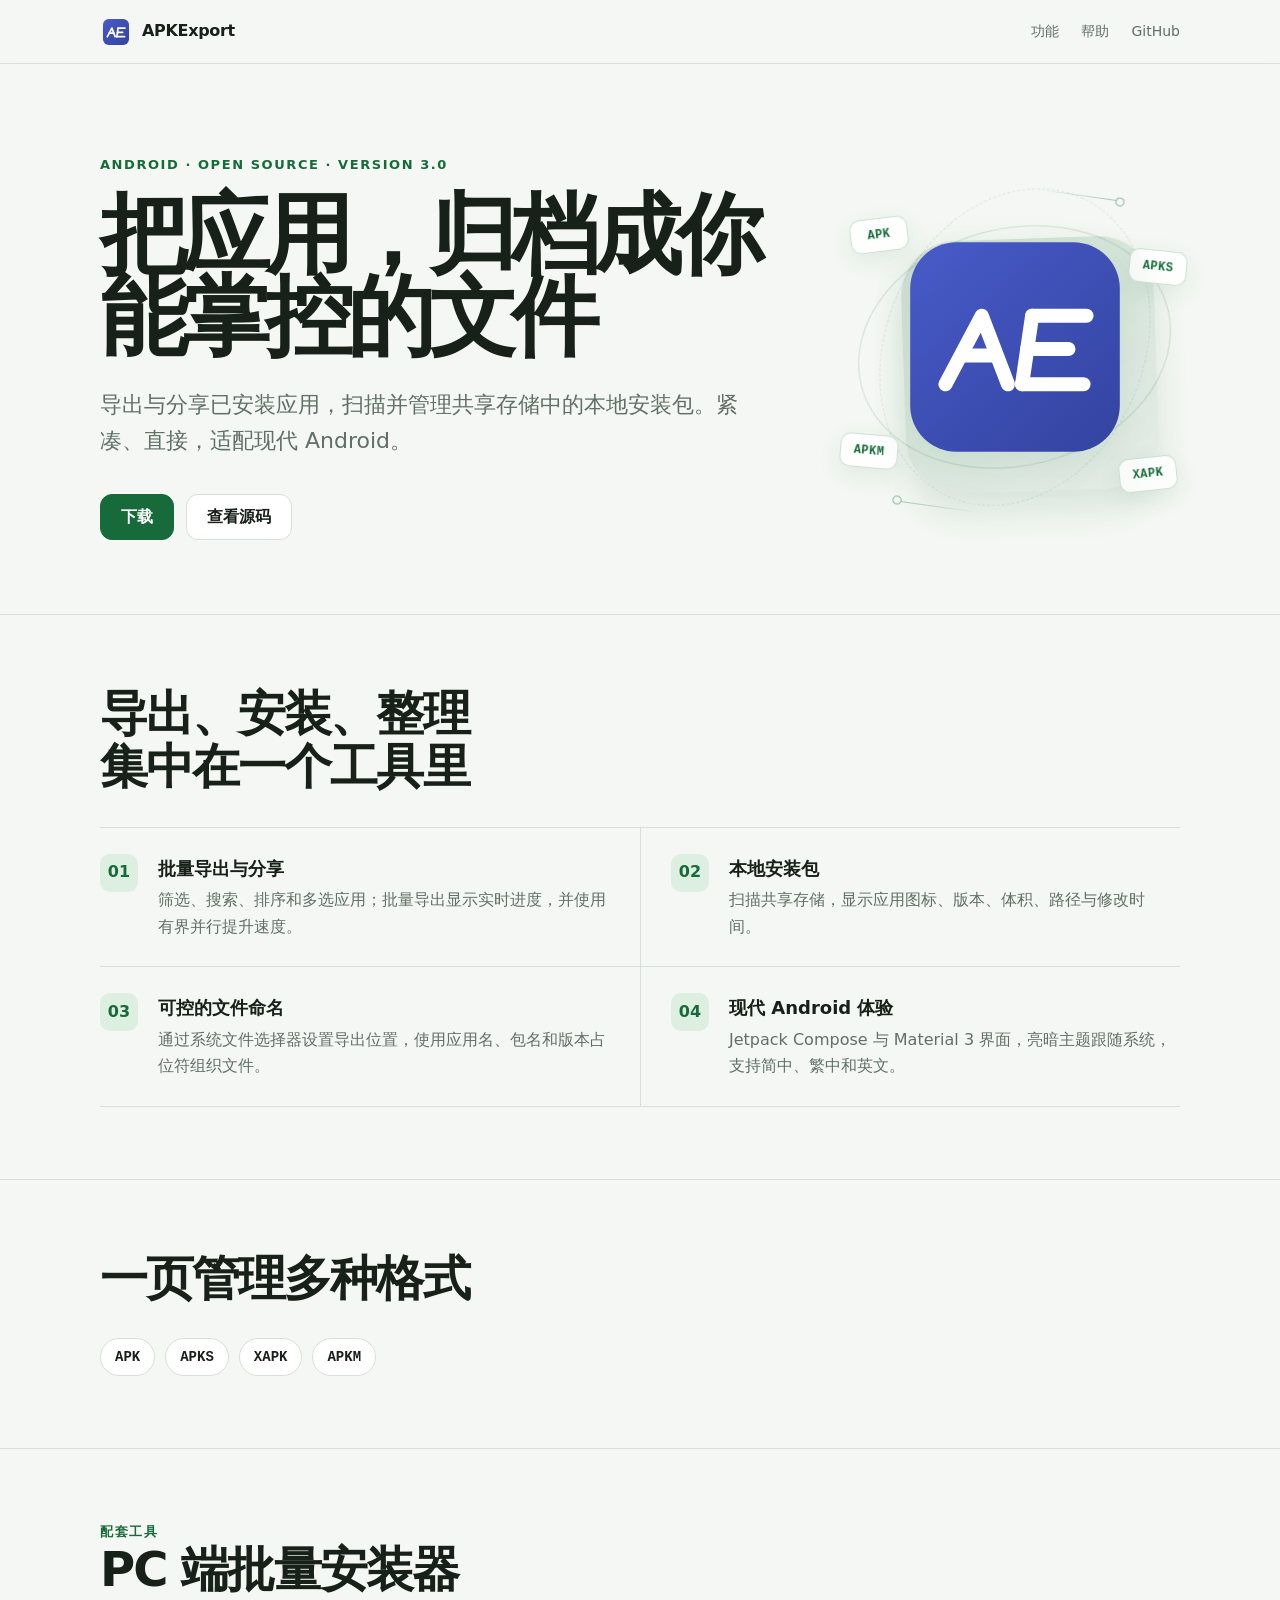
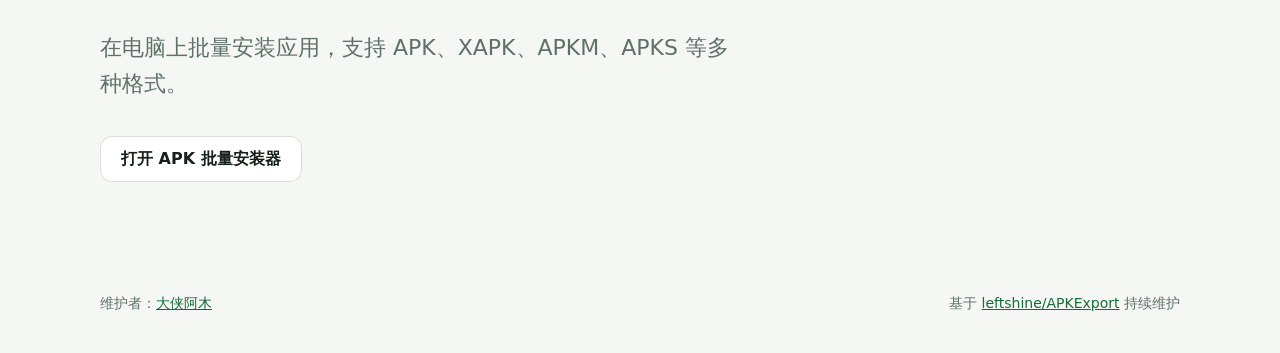
==== pages/index.html @ db12b166 "Share site header across Pages" ====
<!doctype html>
<html lang="zh-CN">
<head>
  <meta charset="utf-8">
  <meta name="viewport" content="width=device-width,initial-scale=1">
  <meta name="theme-color" content="#176b3a">
  <meta name="description" content="APKExport — Android 应用导出与本地安装包管理工具">
  <title>APKExport · 应用归档工具</title>
  <link rel="stylesheet" href="shared.css">
  <style>
    :root{--bg:#f4f7f3;--surface:#fff;--ink:#172019;--muted:#607066;--line:#d7e0d8;--brand:#176b3a;--brand-soft:#dcefe1}
    *{box-sizing:border-box}html{scroll-behavior:smooth}body{margin:0;background:var(--bg);color:var(--ink);font-family:"Noto Sans SC","Microsoft YaHei",system-ui,sans-serif;line-height:1.65}
    a{color:inherit}.wrap{width:min(1080px,calc(100% - 36px));margin:auto}
    .hero{padding:88px 0 72px;display:grid;grid-template-columns:1.35fr .65fr;gap:64px;align-items:center}
    .eyebrow{font-size:13px;font-weight:700;color:var(--brand);letter-spacing:.12em;text-transform:uppercase}
    h1{font-size:clamp(46px,8vw,88px);line-height:.94;letter-spacing:-.065em;margin:18px 0 28px;max-width:780px}
    .lead{font-size:clamp(18px,2vw,22px);color:var(--muted);max-width:650px;margin:0 0 34px}
    .actions{display:flex;gap:12px;flex-wrap:wrap}.button{display:inline-flex;align-items:center;justify-content:center;min-height:46px;padding:0 20px;border:1px solid var(--line);border-radius:12px;background:var(--surface);font-weight:700;text-decoration:none;transition:.16s ease}.button.primary{background:var(--brand);border-color:var(--brand);color:white}.button:hover{transform:translateY(-2px);box-shadow:0 8px 24px rgba(23,107,58,.12)}.button:focus-visible{outline:3px solid #8ed69b;outline-offset:3px}
    .package{position:relative;display:grid;place-items:center;min-height:390px;perspective:900px;isolation:isolate}.package img{display:block;width:min(78%,280px);height:auto;border-radius:22%;transform:translate3d(var(--icon-x,0),var(--icon-y,0),0) rotateX(var(--icon-rx,0deg)) rotateY(var(--icon-ry,0deg));transform-style:preserve-3d;will-change:transform;filter:drop-shadow(0 18px 24px rgba(23,107,58,.16));transition:transform .2s cubic-bezier(.2,.8,.2,1),filter .2s;z-index:2}.package:hover img{filter:drop-shadow(0 24px 30px rgba(23,107,58,.22))}.package-format{position:absolute;display:grid;place-items:center;min-width:58px;height:34px;padding:0 11px;border:1px solid rgba(23,107,58,.2);border-radius:10px;background:rgba(255,255,255,.82);color:var(--brand);font:800 12px ui-monospace,SFMono-Regular,Consolas,monospace;letter-spacing:.04em;box-shadow:0 8px 24px rgba(23,107,58,.09);backdrop-filter:blur(8px);transform:translate3d(var(--tag-x,0),var(--tag-y,0),0) rotate(var(--tag-r,var(--base-r,0deg)));will-change:transform;transition:transform .24s cubic-bezier(.2,.8,.2,1),background .2s,border-color .2s;z-index:3}.package:hover .package-format{background:rgba(255,255,255,.94);border-color:rgba(23,107,58,.34)}.package-format:nth-of-type(1){left:0;top:17%;--base-r:-7deg}.package-format:nth-of-type(2){right:-2%;top:25%;--base-r:6deg}.package-format:nth-of-type(3){left:-3%;bottom:19%;--base-r:5deg}.package-format:nth-of-type(4){right:1%;bottom:13%;--base-r:-6deg}
    .package-format{z-index:1}
    .package-orbit,.package-trace{position:absolute;pointer-events:none;transform:translate3d(var(--decor-x,0),var(--decor-y,0),0) rotate(calc(var(--base-angle,0deg) + var(--decor-r,0deg)));will-change:transform;transition:transform .3s cubic-bezier(.2,.8,.2,1);z-index:0}.package-orbit{width:96%;height:61%;border:1px solid rgba(23,107,58,.17);border-radius:50%;--base-angle:-14deg}.package-orbit.orbit-two{width:78%;height:84%;border-style:dashed;border-color:rgba(23,107,58,.12);--base-angle:24deg}.package-trace{width:86px;height:1px;background:linear-gradient(90deg,transparent,rgba(23,107,58,.38))}.package-trace::after{content:"";position:absolute;right:-1px;top:-3px;width:7px;height:7px;border:1px solid rgba(23,107,58,.48);border-radius:50%;background:var(--bg)}.trace-one{top:11%;right:17%;--base-angle:8deg}.trace-two{bottom:9%;left:13%;--base-angle:188deg}
    .package-shadow{position:absolute;width:min(78%,280px);aspect-ratio:1;border-radius:22%;background:linear-gradient(145deg,rgba(23,107,58,.17),rgba(23,107,58,.07));box-shadow:0 20px 34px rgba(23,107,58,.12);transform:translate3d(calc(15px + var(--decor-x,0px)),calc(18px + var(--decor-y,0px)),0) rotate(calc(-2deg + var(--decor-r,0deg))) scale(.98);transform-origin:center;will-change:transform;transition:transform .34s cubic-bezier(.2,.8,.2,1),box-shadow .2s;z-index:0}.package:hover .package-shadow{box-shadow:0 25px 40px rgba(23,107,58,.16)}.package img{filter:drop-shadow(0 10px 18px rgba(23,107,58,.1))}.package:hover img{filter:drop-shadow(0 14px 22px rgba(23,107,58,.14))}
    section{padding:72px 0;border-top:1px solid var(--line)}h2{font-size:clamp(30px,4vw,48px);letter-spacing:-.04em;line-height:1.1;margin:0 0 34px}.grid{display:grid;grid-template-columns:repeat(2,1fr);border-top:1px solid var(--line)}
    .feature{padding:26px 8px 26px 0;border-bottom:1px solid var(--line);display:grid;grid-template-columns:44px 1fr;gap:14px}.feature:nth-child(odd){padding-right:30px}.feature:nth-child(even){padding-left:30px;border-left:1px solid var(--line)}.icon{width:38px;height:38px;border-radius:10px;background:var(--brand-soft);color:var(--brand);display:grid;place-items:center;font-weight:800}.feature h3{margin:0 0 4px;font-size:18px}.feature p{margin:0;color:var(--muted)}
    .formats{display:flex;flex-wrap:wrap;gap:10px}.format{padding:10px 14px;border:1px solid var(--line);border-radius:999px;background:var(--surface);font:700 14px ui-monospace,SFMono-Regular,Consolas,monospace}
    footer{padding:38px 0;color:var(--muted);font-size:14px}.footer-row{display:flex;justify-content:space-between;gap:20px;flex-wrap:wrap}.footer-row a{color:var(--brand)}
    @media(max-width:720px){.hero{grid-template-columns:1fr;padding:62px 0 54px}.package{width:min(76vw,340px);min-height:330px;margin:10px auto 18px}.package img{width:min(68%,230px)}.grid{grid-template-columns:1fr}.feature:nth-child(n){padding:22px 0;border-left:0}h1{font-size:54px}}
    @media(max-width:720px){.package-shadow{width:min(68%,230px)}}
    @media(prefers-reduced-motion:reduce){html{scroll-behavior:auto}.button,.package img,.package-format{transition:none}.package img,.package-format{transform:none}}
    @media(prefers-reduced-motion:reduce){.package-orbit,.package-trace{transition:none;transform:rotate(var(--base-angle,0deg))}}
    @media(prefers-reduced-motion:reduce){.package-shadow{transition:none;transform:translate3d(15px,18px,0) rotate(-2deg) scale(.98)}}
  </style>
</head>
<body>
<header class="site-header"><nav class="site-nav"><a class="brand" href="./"><img src="images/apkexport.svg" alt="">APKExport</a><div class="navlinks"><a href="#features">功能</a><a href="help/">帮助</a><a href="https://github.com/daxiaamu/APKExport">GitHub</a></div></nav></header>
<main>
  <div class="wrap hero">
    <div><div class="eyebrow">Android · Open source · Version 3.0</div><h1>把应用，归档成你能掌控的文件</h1><p class="lead">导出与分享已安装应用，扫描并管理共享存储中的本地安装包。紧凑、直接，适配现代 Android。</p><div class="actions"><a class="button primary" href="https://github.com/daxiaamu/APKExport/releases">下载</a><a class="button" href="https://github.com/daxiaamu/APKExport">查看源码</a></div></div>
    <div class="package" aria-hidden="true">
      <i class="package-orbit" data-decor-depth=".32"></i>
      <i class="package-orbit orbit-two" data-decor-depth=".48"></i>
      <i class="package-trace trace-one" data-decor-depth=".68"></i>
      <i class="package-trace trace-two" data-decor-depth=".78"></i>
      <i class="package-shadow" data-decor-depth=".42"></i>
      <span class="package-format" data-depth="1.35">APK</span>
      <span class="package-format" data-depth=".85">APKS</span>
      <img src="images/apkexport.svg" alt="">
      <span class="package-format" data-depth="1.1">APKM</span>
      <span class="package-format" data-depth="1.55">XAPK</span>
    </div>
  </div>
  <section id="features"><div class="wrap"><h2>导出、安装、整理<br>集中在一个工具里</h2><div class="grid">
    <article class="feature"><span class="icon">01</span><div><h3>批量导出与分享</h3><p>筛选、搜索、排序和多选应用；批量导出显示实时进度，并使用有界并行提升速度。</p></div></article>
    <article class="feature"><span class="icon">02</span><div><h3>本地安装包</h3><p>扫描共享存储，显示应用图标、版本、体积、路径与修改时间。</p></div></article>
    <article class="feature"><span class="icon">03</span><div><h3>可控的文件命名</h3><p>通过系统文件选择器设置导出位置，使用应用名、包名和版本占位符组织文件。</p></div></article>
    <article class="feature"><span class="icon">04</span><div><h3>现代 Android 体验</h3><p>Jetpack Compose 与 Material 3 界面，亮暗主题跟随系统，支持简中、繁中和英文。</p></div></article>
  </div></div></section>
  <section><div class="wrap"><h2>一页管理多种格式</h2><div class="formats"><span class="format">APK</span><span class="format">APKS</span><span class="format">XAPK</span><span class="format">APKM</span></div></div></section>
  <section><div class="wrap">
    <div class="eyebrow">配套工具</div>
    <h2>PC 端批量安装器</h2>
    <p class="lead">在电脑上批量安装应用，支持 APK、XAPK、APKM、APKS 等多种格式。</p>
    <a class="button" href="https://optool.daxiaamu.com/super_adb">打开 APK 批量安装器</a>
  </div></section>
</main>
<footer><div class="wrap footer-row"><span>维护者：<a href="https://github.com/daxiaamu">大侠阿木</a></span><span>基于 <a href="https://github.com/leftshine/APKExport">leftshine/APKExport</a> 持续维护</span></div></footer>
<script>
(() => {
  const visual = document.querySelector('.package');
  if (!visual || !matchMedia('(pointer: fine)').matches || matchMedia('(prefers-reduced-motion: reduce)').matches) return;
  let frame = 0;
  const tags = [...visual.querySelectorAll('.package-format')];
  const decorations = [...visual.querySelectorAll('[data-decor-depth]')];
  const set = (name, value) => visual.style.setProperty(name, value);
  const reset = () => {
    cancelAnimationFrame(frame);
    frame = requestAnimationFrame(() => {
      set('--icon-x', '0px'); set('--icon-y', '0px');
      set('--icon-rx', '0deg'); set('--icon-ry', '0deg');
      tags.forEach(tag => {
        tag.style.setProperty('--tag-x', '0px');
        tag.style.setProperty('--tag-y', '0px');
        tag.style.removeProperty('--tag-r');
      });
      decorations.forEach(item => {
        item.style.setProperty('--decor-x', '0px');
        item.style.setProperty('--decor-y', '0px');
        item.style.setProperty('--decor-r', '0deg');
      });
    });
  };
  visual.addEventListener('pointermove', event => {
    const box = visual.getBoundingClientRect();
    const x = Math.max(-1, Math.min(1, ((event.clientX - box.left) / box.width - .5) * 2));
    const y = Math.max(-1, Math.min(1, ((event.clientY - box.top) / box.height - .5) * 2));
    cancelAnimationFrame(frame);
    frame = requestAnimationFrame(() => {
      set('--icon-x', (x * 9) + 'px'); set('--icon-y', (y * 7) + 'px');
      set('--icon-rx', (-y * 5) + 'deg'); set('--icon-ry', (x * 6) + 'deg');
      tags.forEach(tag => {
        const depth = Number(tag.dataset.depth || 1);
        tag.style.setProperty('--tag-x', (x * 5 * depth) + 'px');
        tag.style.setProperty('--tag-y', (y * 4 * depth) + 'px');
        tag.style.setProperty('--tag-r', (x * .7 * depth) + 'deg');
      });
      decorations.forEach(item => {
        const depth = Number(item.dataset.decorDepth || 1);
        item.style.setProperty('--decor-x', (x * 5 * depth) + 'px');
        item.style.setProperty('--decor-y', (y * 4 * depth) + 'px');
        item.style.setProperty('--decor-r', (x * .5 * depth) + 'deg');
      });
    });
  });
  visual.addEventListener('pointerleave', reset);
})();
</script>
</body>
</html>
---- pages/shared.css ----
.site-header{height:64px;display:flex;align-items:center;border-bottom:1px solid var(--line);background:rgba(244,247,243,.9);position:sticky;top:0;z-index:5;backdrop-filter:blur(12px)}
.site-nav{width:min(1080px,calc(100% - 36px));margin:auto;display:flex;align-items:center;justify-content:space-between}
.brand{display:flex;align-items:center;gap:10px;font-weight:760;text-decoration:none;letter-spacing:-.02em;color:var(--ink)}
.brand img{width:32px;height:32px;border-radius:8px}
.navlinks{display:flex;gap:22px;font-size:14px;color:var(--muted)}
.navlinks a{text-decoration:none;color:inherit}.navlinks a:hover{color:var(--brand)}
.navlinks a[aria-current="page"]{color:var(--ink);font-weight:700}
@media(max-width:720px){.navlinks a:first-child{display:none}}
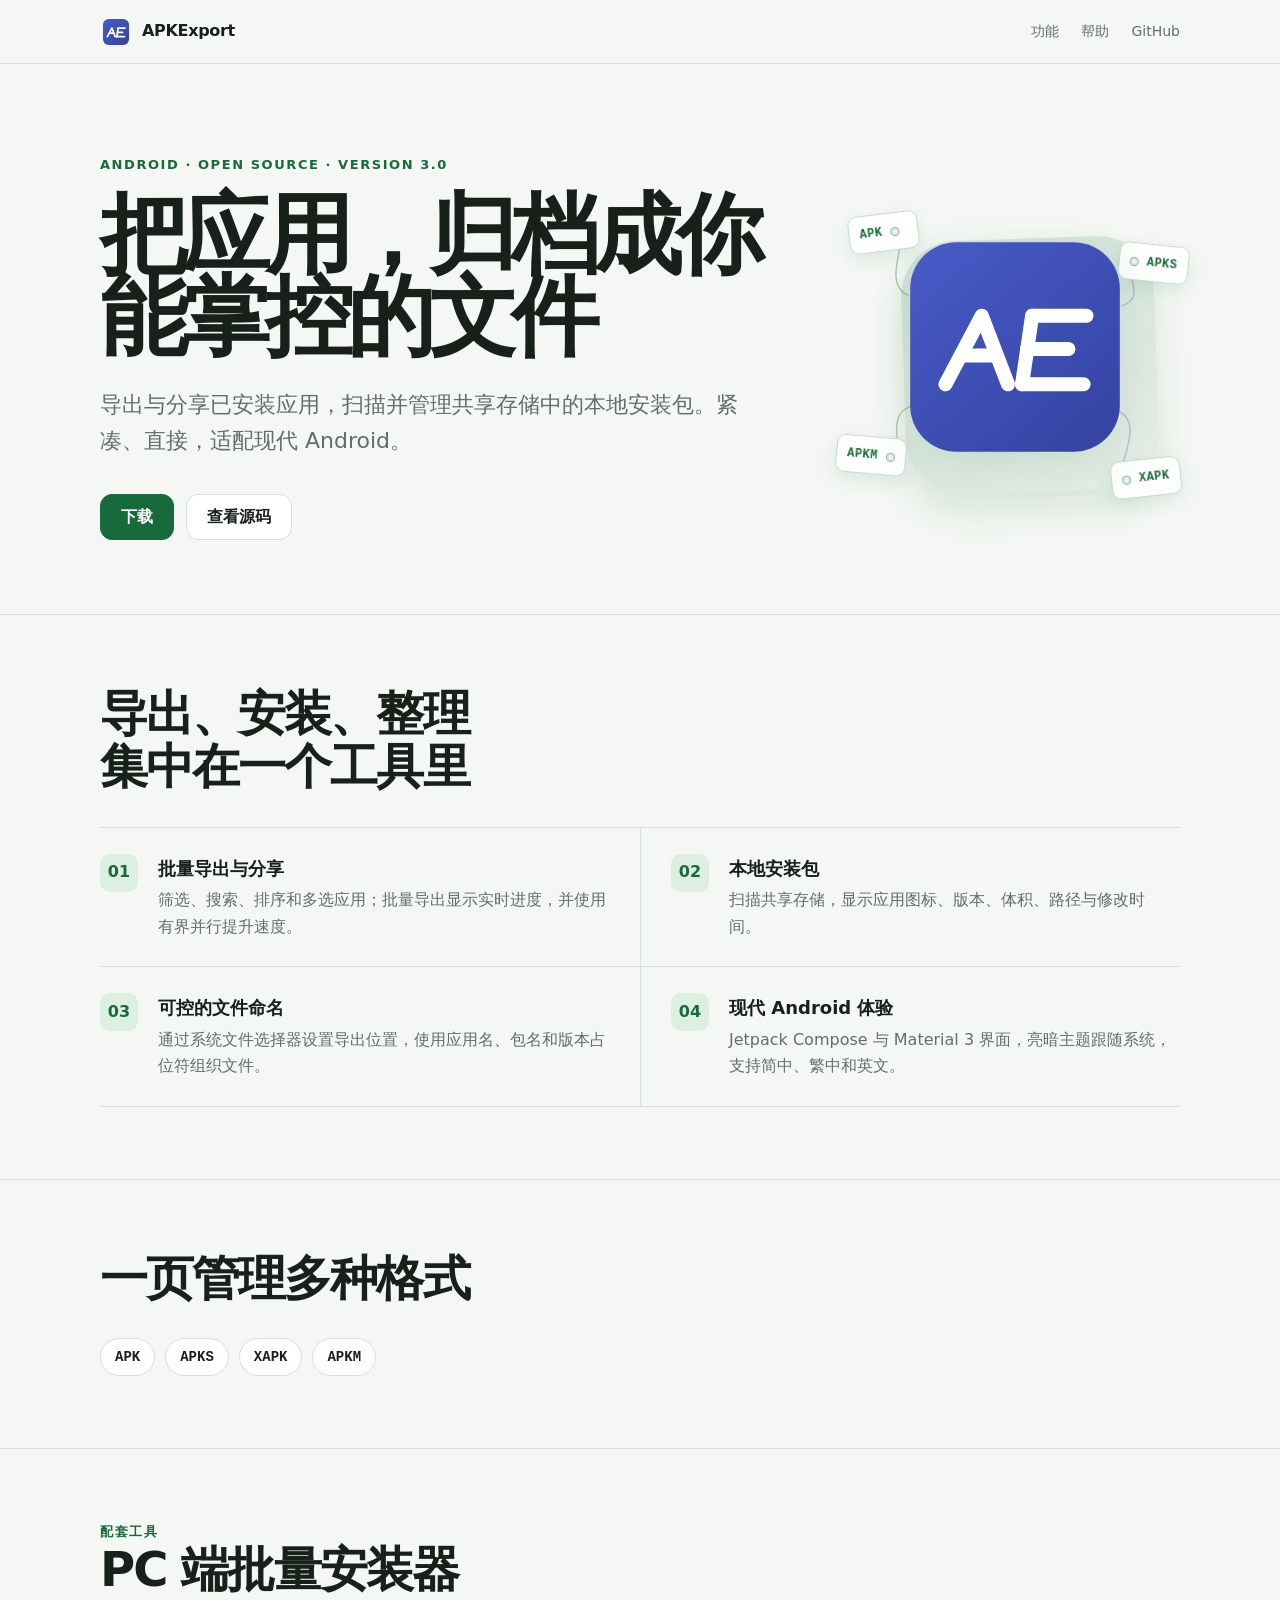
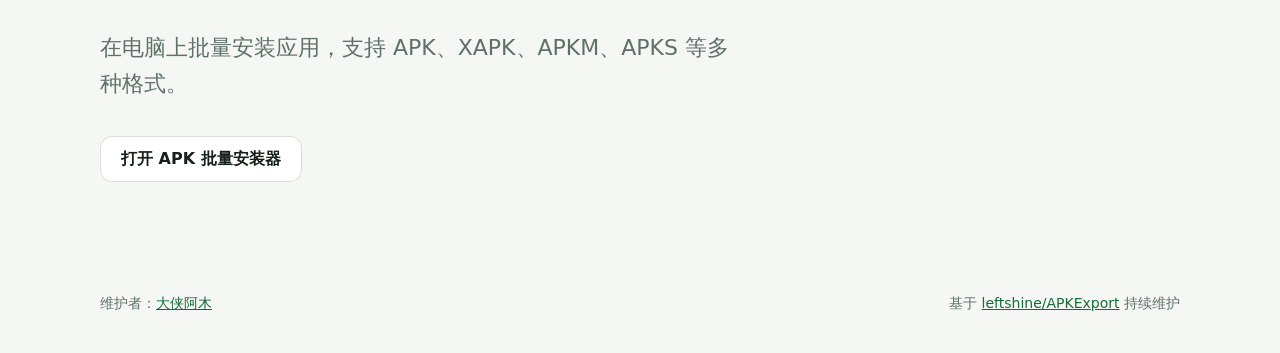
==== commit 90480916: "Add physics-driven package tags" ====
--- a/pages/index.html
+++ b/pages/index.html
@@ -16,18 +16,16 @@
     h1{font-size:clamp(46px,8vw,88px);line-height:.94;letter-spacing:-.065em;margin:18px 0 28px;max-width:780px}
     .lead{font-size:clamp(18px,2vw,22px);color:var(--muted);max-width:650px;margin:0 0 34px}
     .actions{display:flex;gap:12px;flex-wrap:wrap}.button{display:inline-flex;align-items:center;justify-content:center;min-height:46px;padding:0 20px;border:1px solid var(--line);border-radius:12px;background:var(--surface);font-weight:700;text-decoration:none;transition:.16s ease}.button.primary{background:var(--brand);border-color:var(--brand);color:white}.button:hover{transform:translateY(-2px);box-shadow:0 8px 24px rgba(23,107,58,.12)}.button:focus-visible{outline:3px solid #8ed69b;outline-offset:3px}
-    .package{position:relative;display:grid;place-items:center;min-height:390px;perspective:900px;isolation:isolate}.package img{display:block;width:min(78%,280px);height:auto;border-radius:22%;transform:translate3d(var(--icon-x,0),var(--icon-y,0),0) rotateX(var(--icon-rx,0deg)) rotateY(var(--icon-ry,0deg));transform-style:preserve-3d;will-change:transform;filter:drop-shadow(0 18px 24px rgba(23,107,58,.16));transition:transform .2s cubic-bezier(.2,.8,.2,1),filter .2s;z-index:2}.package:hover img{filter:drop-shadow(0 24px 30px rgba(23,107,58,.22))}.package-format{position:absolute;display:grid;place-items:center;min-width:58px;height:34px;padding:0 11px;border:1px solid rgba(23,107,58,.2);border-radius:10px;background:rgba(255,255,255,.82);color:var(--brand);font:800 12px ui-monospace,SFMono-Regular,Consolas,monospace;letter-spacing:.04em;box-shadow:0 8px 24px rgba(23,107,58,.09);backdrop-filter:blur(8px);transform:translate3d(var(--tag-x,0),var(--tag-y,0),0) rotate(var(--tag-r,var(--base-r,0deg)));will-change:transform;transition:transform .24s cubic-bezier(.2,.8,.2,1),background .2s,border-color .2s;z-index:3}.package:hover .package-format{background:rgba(255,255,255,.94);border-color:rgba(23,107,58,.34)}.package-format:nth-of-type(1){left:0;top:17%;--base-r:-7deg}.package-format:nth-of-type(2){right:-2%;top:25%;--base-r:6deg}.package-format:nth-of-type(3){left:-3%;bottom:19%;--base-r:5deg}.package-format:nth-of-type(4){right:1%;bottom:13%;--base-r:-6deg}
-    .package-format{z-index:1}
-    .package-orbit,.package-trace{position:absolute;pointer-events:none;transform:translate3d(var(--decor-x,0),var(--decor-y,0),0) rotate(calc(var(--base-angle,0deg) + var(--decor-r,0deg)));will-change:transform;transition:transform .3s cubic-bezier(.2,.8,.2,1);z-index:0}.package-orbit{width:96%;height:61%;border:1px solid rgba(23,107,58,.17);border-radius:50%;--base-angle:-14deg}.package-orbit.orbit-two{width:78%;height:84%;border-style:dashed;border-color:rgba(23,107,58,.12);--base-angle:24deg}.package-trace{width:86px;height:1px;background:linear-gradient(90deg,transparent,rgba(23,107,58,.38))}.package-trace::after{content:"";position:absolute;right:-1px;top:-3px;width:7px;height:7px;border:1px solid rgba(23,107,58,.48);border-radius:50%;background:var(--bg)}.trace-one{top:11%;right:17%;--base-angle:8deg}.trace-two{bottom:9%;left:13%;--base-angle:188deg}
-    .package-shadow{position:absolute;width:min(78%,280px);aspect-ratio:1;border-radius:22%;background:linear-gradient(145deg,rgba(23,107,58,.17),rgba(23,107,58,.07));box-shadow:0 20px 34px rgba(23,107,58,.12);transform:translate3d(calc(15px + var(--decor-x,0px)),calc(18px + var(--decor-y,0px)),0) rotate(calc(-2deg + var(--decor-r,0deg))) scale(.98);transform-origin:center;will-change:transform;transition:transform .34s cubic-bezier(.2,.8,.2,1),box-shadow .2s;z-index:0}.package:hover .package-shadow{box-shadow:0 25px 40px rgba(23,107,58,.16)}.package img{filter:drop-shadow(0 10px 18px rgba(23,107,58,.1))}.package:hover img{filter:drop-shadow(0 14px 22px rgba(23,107,58,.14))}
+    .package{position:relative;display:grid;place-items:center;min-height:390px;perspective:900px;isolation:isolate}.package img{display:block;width:min(78%,280px);height:auto;border-radius:22%;transform:translate3d(var(--icon-x,0),var(--icon-y,0),0) rotateX(var(--icon-rx,0deg)) rotateY(var(--icon-ry,0deg));transform-style:preserve-3d;will-change:transform;filter:drop-shadow(0 10px 18px rgba(23,107,58,.1));transition:filter .2s;z-index:2}.package:hover img{filter:drop-shadow(0 14px 22px rgba(23,107,58,.14))}.package-cords{position:absolute;inset:0;width:100%;height:100%;overflow:visible;pointer-events:none;z-index:0}.package-cords path{fill:none;stroke:rgba(23,107,58,.34);stroke-width:1.35;stroke-linecap:round;vector-effect:non-scaling-stroke}.package-cords path:nth-child(even){stroke:rgba(62,79,179,.3)}
+    .package-format{position:absolute;display:flex;align-items:center;gap:8px;min-width:70px;height:38px;padding:0 10px;border:1px solid rgba(23,107,58,.24);border-radius:9px;background:rgba(255,255,255,.9);color:var(--brand);box-shadow:0 7px 18px rgba(23,107,58,.1);backdrop-filter:blur(8px);transform:translate3d(var(--tag-x,0),var(--tag-y,0),0) rotate(calc(var(--base-r,0deg) + var(--tag-r,0deg)));transform-origin:var(--pivot-x,50%) 8px;will-change:transform;transition:background .2s,border-color .2s,box-shadow .2s;z-index:1}.package-format b{font:800 12px ui-monospace,SFMono-Regular,Consolas,monospace;letter-spacing:.04em}.tag-hole{width:9px;height:9px;flex:none;border:1.5px solid rgba(23,107,58,.5);border-radius:50%;background:var(--bg);box-shadow:inset 0 0 0 2px rgba(23,107,58,.08)}.package:hover .package-format{background:rgba(255,255,255,.96);border-color:rgba(23,107,58,.4);box-shadow:0 10px 24px rgba(23,107,58,.13)}.package-format:nth-of-type(1){left:-1%;top:15%;--base-r:-7deg;--pivot-x:calc(100% - 14px)}.package-format:nth-of-type(2){right:-3%;top:23%;--base-r:6deg;--pivot-x:14px}.package-format:nth-of-type(3){left:-4%;bottom:17%;--base-r:5deg;--pivot-x:calc(100% - 14px)}.package-format:nth-of-type(4){right:0;bottom:11%;--base-r:-6deg;--pivot-x:14px}
+    .package-shadow{position:absolute;width:min(78%,280px);aspect-ratio:1;border-radius:22%;background:linear-gradient(145deg,rgba(23,107,58,.17),rgba(23,107,58,.07));box-shadow:0 20px 34px rgba(23,107,58,.12);transform:translate3d(calc(15px + var(--decor-x,0px)),calc(18px + var(--decor-y,0px)),0) rotate(calc(-2deg + var(--decor-r,0deg))) scale(.98);transform-origin:center;will-change:transform;transition:transform .34s cubic-bezier(.2,.8,.2,1),box-shadow .2s;z-index:0}.package:hover .package-shadow{box-shadow:0 25px 40px rgba(23,107,58,.16)}
     section{padding:72px 0;border-top:1px solid var(--line)}h2{font-size:clamp(30px,4vw,48px);letter-spacing:-.04em;line-height:1.1;margin:0 0 34px}.grid{display:grid;grid-template-columns:repeat(2,1fr);border-top:1px solid var(--line)}
     .feature{padding:26px 8px 26px 0;border-bottom:1px solid var(--line);display:grid;grid-template-columns:44px 1fr;gap:14px}.feature:nth-child(odd){padding-right:30px}.feature:nth-child(even){padding-left:30px;border-left:1px solid var(--line)}.icon{width:38px;height:38px;border-radius:10px;background:var(--brand-soft);color:var(--brand);display:grid;place-items:center;font-weight:800}.feature h3{margin:0 0 4px;font-size:18px}.feature p{margin:0;color:var(--muted)}
     .formats{display:flex;flex-wrap:wrap;gap:10px}.format{padding:10px 14px;border:1px solid var(--line);border-radius:999px;background:var(--surface);font:700 14px ui-monospace,SFMono-Regular,Consolas,monospace}
     footer{padding:38px 0;color:var(--muted);font-size:14px}.footer-row{display:flex;justify-content:space-between;gap:20px;flex-wrap:wrap}.footer-row a{color:var(--brand)}
     @media(max-width:720px){.hero{grid-template-columns:1fr;padding:62px 0 54px}.package{width:min(76vw,340px);min-height:330px;margin:10px auto 18px}.package img{width:min(68%,230px)}.grid{grid-template-columns:1fr}.feature:nth-child(n){padding:22px 0;border-left:0}h1{font-size:54px}}
     @media(max-width:720px){.package-shadow{width:min(68%,230px)}}
-    @media(prefers-reduced-motion:reduce){html{scroll-behavior:auto}.button,.package img,.package-format{transition:none}.package img,.package-format{transform:none}}
-    @media(prefers-reduced-motion:reduce){.package-orbit,.package-trace{transition:none;transform:rotate(var(--base-angle,0deg))}}
+    @media(prefers-reduced-motion:reduce){html{scroll-behavior:auto}.button,.package img,.package-format{transition:none}.package img{transform:none}.package-format{transform:rotate(var(--base-r,0deg))}.package-cords{display:none}}
     @media(prefers-reduced-motion:reduce){.package-shadow{transition:none;transform:translate3d(15px,18px,0) rotate(-2deg) scale(.98)}}
   </style>
 </head>
@@ -37,16 +35,18 @@
   <div class="wrap hero">
     <div><div class="eyebrow">Android · Open source · Version 3.0</div><h1>把应用，归档成你能掌控的文件</h1><p class="lead">导出与分享已安装应用，扫描并管理共享存储中的本地安装包。紧凑、直接，适配现代 Android。</p><div class="actions"><a class="button primary" href="https://github.com/daxiaamu/APKExport/releases">下载</a><a class="button" href="https://github.com/daxiaamu/APKExport">查看源码</a></div></div>
     <div class="package" aria-hidden="true">
-      <i class="package-orbit" data-decor-depth=".32"></i>
-      <i class="package-orbit orbit-two" data-decor-depth=".48"></i>
-      <i class="package-trace trace-one" data-decor-depth=".68"></i>
-      <i class="package-trace trace-two" data-decor-depth=".78"></i>
+      <svg class="package-cords" viewBox="0 0 400 390" preserveAspectRatio="none">
+        <path d="M105 120 Q82 94 65 75"/>
+        <path d="M295 130 Q319 113 335 100"/>
+        <path d="M110 270 Q84 290 65 315"/>
+        <path d="M290 270 Q318 301 340 340"/>
+      </svg>
       <i class="package-shadow" data-decor-depth=".42"></i>
-      <span class="package-format" data-depth="1.35">APK</span>
-      <span class="package-format" data-depth=".85">APKS</span>
+      <span class="package-format" data-mass="1.05"><b>APK</b><i class="tag-hole"></i></span>
+      <span class="package-format" data-mass="1.55"><i class="tag-hole"></i><b>APKS</b></span>
       <img src="images/apkexport.svg" alt="">
-      <span class="package-format" data-depth="1.1">APKM</span>
-      <span class="package-format" data-depth="1.55">XAPK</span>
+      <span class="package-format" data-mass="1.3"><b>APKM</b><i class="tag-hole"></i></span>
+      <span class="package-format" data-mass="1.8"><i class="tag-hole"></i><b>XAPK</b></span>
     </div>
   </div>
   <section id="features"><div class="wrap"><h2>导出、安装、整理<br>集中在一个工具里</h2><div class="grid">
@@ -64,55 +64,6 @@
   </div></section>
 </main>
 <footer><div class="wrap footer-row"><span>维护者：<a href="https://github.com/daxiaamu">大侠阿木</a></span><span>基于 <a href="https://github.com/leftshine/APKExport">leftshine/APKExport</a> 持续维护</span></div></footer>
-<script>
-(() => {
-  const visual = document.querySelector('.package');
-  if (!visual || !matchMedia('(pointer: fine)').matches || matchMedia('(prefers-reduced-motion: reduce)').matches) return;
-  let frame = 0;
-  const tags = [...visual.querySelectorAll('.package-format')];
-  const decorations = [...visual.querySelectorAll('[data-decor-depth]')];
-  const set = (name, value) => visual.style.setProperty(name, value);
-  const reset = () => {
-    cancelAnimationFrame(frame);
-    frame = requestAnimationFrame(() => {
-      set('--icon-x', '0px'); set('--icon-y', '0px');
-      set('--icon-rx', '0deg'); set('--icon-ry', '0deg');
-      tags.forEach(tag => {
-        tag.style.setProperty('--tag-x', '0px');
-        tag.style.setProperty('--tag-y', '0px');
-        tag.style.removeProperty('--tag-r');
-      });
-      decorations.forEach(item => {
-        item.style.setProperty('--decor-x', '0px');
-        item.style.setProperty('--decor-y', '0px');
-        item.style.setProperty('--decor-r', '0deg');
-      });
-    });
-  };
-  visual.addEventListener('pointermove', event => {
-    const box = visual.getBoundingClientRect();
-    const x = Math.max(-1, Math.min(1, ((event.clientX - box.left) / box.width - .5) * 2));
-    const y = Math.max(-1, Math.min(1, ((event.clientY - box.top) / box.height - .5) * 2));
-    cancelAnimationFrame(frame);
-    frame = requestAnimationFrame(() => {
-      set('--icon-x', (x * 9) + 'px'); set('--icon-y', (y * 7) + 'px');
-      set('--icon-rx', (-y * 5) + 'deg'); set('--icon-ry', (x * 6) + 'deg');
-      tags.forEach(tag => {
-        const depth = Number(tag.dataset.depth || 1);
-        tag.style.setProperty('--tag-x', (x * 5 * depth) + 'px');
-        tag.style.setProperty('--tag-y', (y * 4 * depth) + 'px');
-        tag.style.setProperty('--tag-r', (x * .7 * depth) + 'deg');
-      });
-      decorations.forEach(item => {
-        const depth = Number(item.dataset.decorDepth || 1);
-        item.style.setProperty('--decor-x', (x * 5 * depth) + 'px');
-        item.style.setProperty('--decor-y', (y * 4 * depth) + 'px');
-        item.style.setProperty('--decor-r', (x * .5 * depth) + 'deg');
-      });
-    });
-  });
-  visual.addEventListener('pointerleave', reset);
-})();
-</script>
+<script src="hero-physics.js"></script>
 </body>
-</html>+</html>
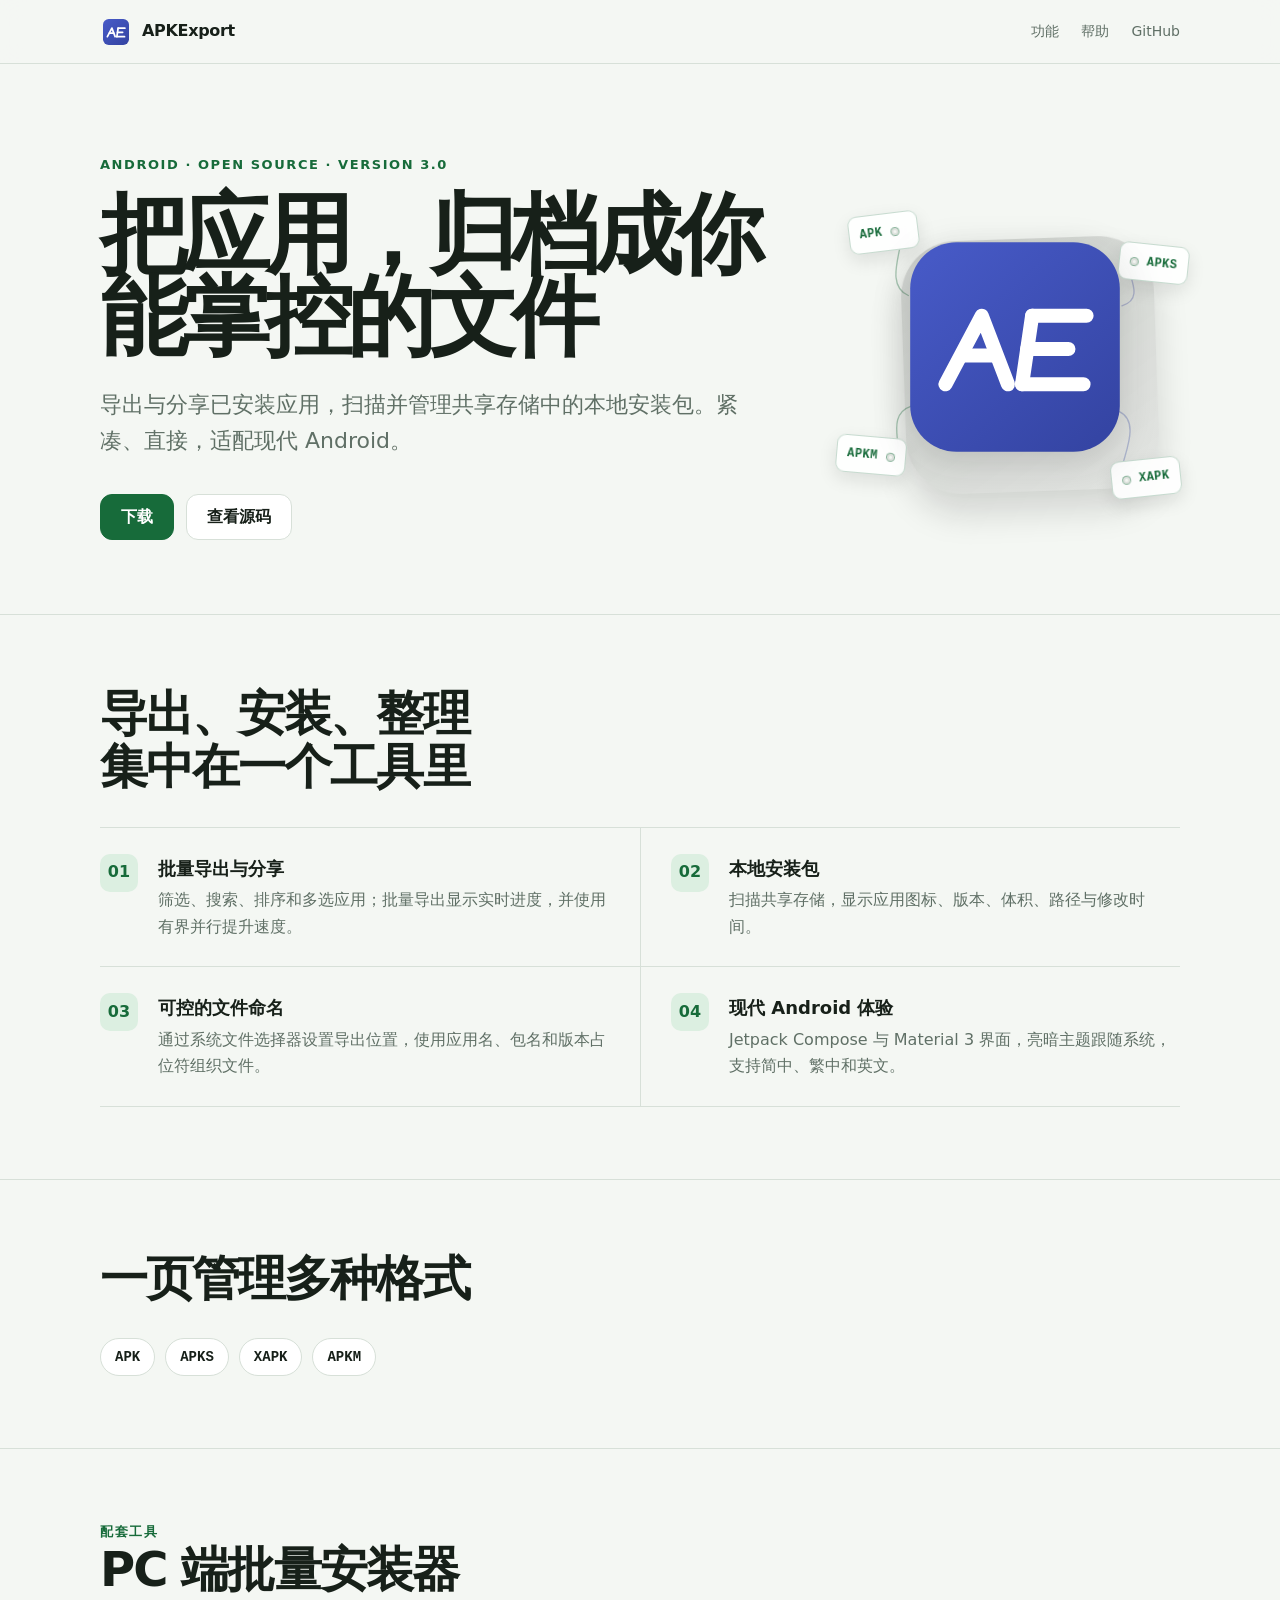
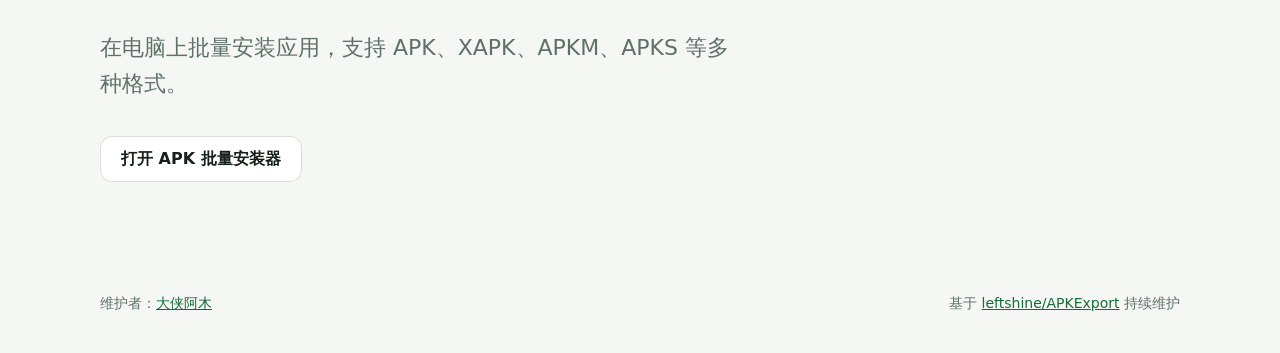
==== commit 2e9b0ba8: "Use neutral shadows across Pages hero" ====
--- a/pages/index.html
+++ b/pages/index.html
@@ -15,10 +15,10 @@
     .eyebrow{font-size:13px;font-weight:700;color:var(--brand);letter-spacing:.12em;text-transform:uppercase}
     h1{font-size:clamp(46px,8vw,88px);line-height:.94;letter-spacing:-.065em;margin:18px 0 28px;max-width:780px}
     .lead{font-size:clamp(18px,2vw,22px);color:var(--muted);max-width:650px;margin:0 0 34px}
-    .actions{display:flex;gap:12px;flex-wrap:wrap}.button{display:inline-flex;align-items:center;justify-content:center;min-height:46px;padding:0 20px;border:1px solid var(--line);border-radius:12px;background:var(--surface);font-weight:700;text-decoration:none;transition:.16s ease}.button.primary{background:var(--brand);border-color:var(--brand);color:white}.button:hover{transform:translateY(-2px);box-shadow:0 8px 24px rgba(23,107,58,.12)}.button:focus-visible{outline:3px solid #8ed69b;outline-offset:3px}
-    .package{position:relative;display:grid;place-items:center;min-height:390px;perspective:900px;isolation:isolate}.package img{display:block;width:min(78%,280px);height:auto;border-radius:22%;transform:translate3d(var(--icon-x,0),var(--icon-y,0),0) rotateX(var(--icon-rx,0deg)) rotateY(var(--icon-ry,0deg));transform-style:preserve-3d;will-change:transform;filter:drop-shadow(0 10px 18px rgba(23,107,58,.1));transition:filter .2s;z-index:2}.package:hover img{filter:drop-shadow(0 14px 22px rgba(23,107,58,.14))}.package-cords{position:absolute;inset:0;width:100%;height:100%;overflow:visible;pointer-events:none;z-index:0}.package-cords path{fill:none;stroke:rgba(23,107,58,.34);stroke-width:1.35;stroke-linecap:round;vector-effect:non-scaling-stroke}.package-cords path:nth-child(even){stroke:rgba(62,79,179,.3)}
-    .package-format{position:absolute;display:flex;align-items:center;gap:8px;min-width:70px;height:38px;padding:0 10px;border:1px solid rgba(23,107,58,.24);border-radius:9px;background:rgba(255,255,255,.9);color:var(--brand);box-shadow:0 7px 18px rgba(23,107,58,.1);backdrop-filter:blur(8px);transform:translate3d(var(--tag-x,0),var(--tag-y,0),0) rotate(calc(var(--base-r,0deg) + var(--tag-r,0deg)));transform-origin:var(--pivot-x,50%) 8px;will-change:transform;transition:background .2s,border-color .2s,box-shadow .2s;z-index:1}.package-format b{font:800 12px ui-monospace,SFMono-Regular,Consolas,monospace;letter-spacing:.04em}.tag-hole{width:9px;height:9px;flex:none;border:1.5px solid rgba(23,107,58,.5);border-radius:50%;background:var(--bg);box-shadow:inset 0 0 0 2px rgba(23,107,58,.08)}.package:hover .package-format{background:rgba(255,255,255,.96);border-color:rgba(23,107,58,.4);box-shadow:0 10px 24px rgba(23,107,58,.13)}.package-format:nth-of-type(1){left:-1%;top:15%;--base-r:-7deg;--pivot-x:calc(100% - 14px)}.package-format:nth-of-type(2){right:-3%;top:23%;--base-r:6deg;--pivot-x:14px}.package-format:nth-of-type(3){left:-4%;bottom:17%;--base-r:5deg;--pivot-x:calc(100% - 14px)}.package-format:nth-of-type(4){right:0;bottom:11%;--base-r:-6deg;--pivot-x:14px}
-    .package-shadow{position:absolute;width:min(78%,280px);aspect-ratio:1;border-radius:22%;background:linear-gradient(145deg,rgba(23,107,58,.17),rgba(23,107,58,.07));box-shadow:0 20px 34px rgba(23,107,58,.12);transform:translate3d(calc(15px + var(--decor-x,0px)),calc(18px + var(--decor-y,0px)),0) rotate(calc(-2deg + var(--decor-r,0deg))) scale(.98);transform-origin:center;will-change:transform;transition:transform .34s cubic-bezier(.2,.8,.2,1),box-shadow .2s;z-index:0}.package:hover .package-shadow{box-shadow:0 25px 40px rgba(23,107,58,.16)}
+    .actions{display:flex;gap:12px;flex-wrap:wrap}.button{display:inline-flex;align-items:center;justify-content:center;min-height:46px;padding:0 20px;border:1px solid var(--line);border-radius:12px;background:var(--surface);font-weight:700;text-decoration:none;transition:.16s ease}.button.primary{background:var(--brand);border-color:var(--brand);color:white}.button:hover{transform:translateY(-2px);box-shadow:0 8px 24px rgba(17,20,18,.12)}.button:focus-visible{outline:3px solid #8ed69b;outline-offset:3px}
+    .package{position:relative;display:grid;place-items:center;min-height:390px;perspective:900px;isolation:isolate}.package img{display:block;width:min(78%,280px);height:auto;border-radius:22%;transform:translate3d(var(--icon-x,0),var(--icon-y,0),0) rotateX(var(--icon-rx,0deg)) rotateY(var(--icon-ry,0deg));transform-style:preserve-3d;will-change:transform;filter:drop-shadow(0 10px 18px rgba(17,20,18,.16));transition:filter .2s;z-index:2}.package:hover img{filter:drop-shadow(0 14px 22px rgba(17,20,18,.22))}.package-cords{position:absolute;inset:0;width:100%;height:100%;overflow:visible;pointer-events:none;z-index:0}.package-cords path{fill:none;stroke:rgba(23,107,58,.34);stroke-width:1.35;stroke-linecap:round;vector-effect:non-scaling-stroke}.package-cords path:nth-child(even){stroke:rgba(62,79,179,.3)}
+    .package-format{position:absolute;display:flex;align-items:center;gap:8px;min-width:70px;height:38px;padding:0 10px;border:1px solid rgba(23,107,58,.24);border-radius:9px;background:rgba(255,255,255,.9);color:var(--brand);box-shadow:0 7px 18px rgba(17,20,18,.1);backdrop-filter:blur(8px);transform:translate3d(var(--tag-x,0),var(--tag-y,0),0) rotate(calc(var(--base-r,0deg) + var(--tag-r,0deg)));transform-origin:var(--pivot-x,50%) 8px;will-change:transform;transition:background .2s,border-color .2s,box-shadow .2s;z-index:1}.package-format b{font:800 12px ui-monospace,SFMono-Regular,Consolas,monospace;letter-spacing:.04em}.tag-hole{width:9px;height:9px;flex:none;border:1.5px solid rgba(23,107,58,.5);border-radius:50%;background:var(--bg);box-shadow:inset 0 0 0 2px rgba(17,20,18,.09)}.package:hover .package-format{background:rgba(255,255,255,.96);border-color:rgba(23,107,58,.4);box-shadow:0 10px 24px rgba(17,20,18,.14)}.package-format:nth-of-type(1){left:-1%;top:15%;--base-r:-7deg;--pivot-x:calc(100% - 14px)}.package-format:nth-of-type(2){right:-3%;top:23%;--base-r:6deg;--pivot-x:14px}.package-format:nth-of-type(3){left:-4%;bottom:17%;--base-r:5deg;--pivot-x:calc(100% - 14px)}.package-format:nth-of-type(4){right:0;bottom:11%;--base-r:-6deg;--pivot-x:14px}
+    .package-shadow{position:absolute;width:min(78%,280px);aspect-ratio:1;border-radius:22%;background:linear-gradient(145deg,rgba(17,20,18,.16),rgba(17,20,18,.08));box-shadow:0 20px 34px rgba(17,20,18,.15);transform:translate3d(calc(15px + var(--decor-x,0px)),calc(18px + var(--decor-y,0px)),0) rotate(calc(-2deg + var(--decor-r,0deg))) scale(.98);transform-origin:center;will-change:transform;transition:transform .34s cubic-bezier(.2,.8,.2,1),box-shadow .2s;z-index:0}.package:hover .package-shadow{box-shadow:0 25px 40px rgba(17,20,18,.2)}
     section{padding:72px 0;border-top:1px solid var(--line)}h2{font-size:clamp(30px,4vw,48px);letter-spacing:-.04em;line-height:1.1;margin:0 0 34px}.grid{display:grid;grid-template-columns:repeat(2,1fr);border-top:1px solid var(--line)}
     .feature{padding:26px 8px 26px 0;border-bottom:1px solid var(--line);display:grid;grid-template-columns:44px 1fr;gap:14px}.feature:nth-child(odd){padding-right:30px}.feature:nth-child(even){padding-left:30px;border-left:1px solid var(--line)}.icon{width:38px;height:38px;border-radius:10px;background:var(--brand-soft);color:var(--brand);display:grid;place-items:center;font-weight:800}.feature h3{margin:0 0 4px;font-size:18px}.feature p{margin:0;color:var(--muted)}
     .formats{display:flex;flex-wrap:wrap;gap:10px}.format{padding:10px 14px;border:1px solid var(--line);border-radius:999px;background:var(--surface);font:700 14px ui-monospace,SFMono-Regular,Consolas,monospace}
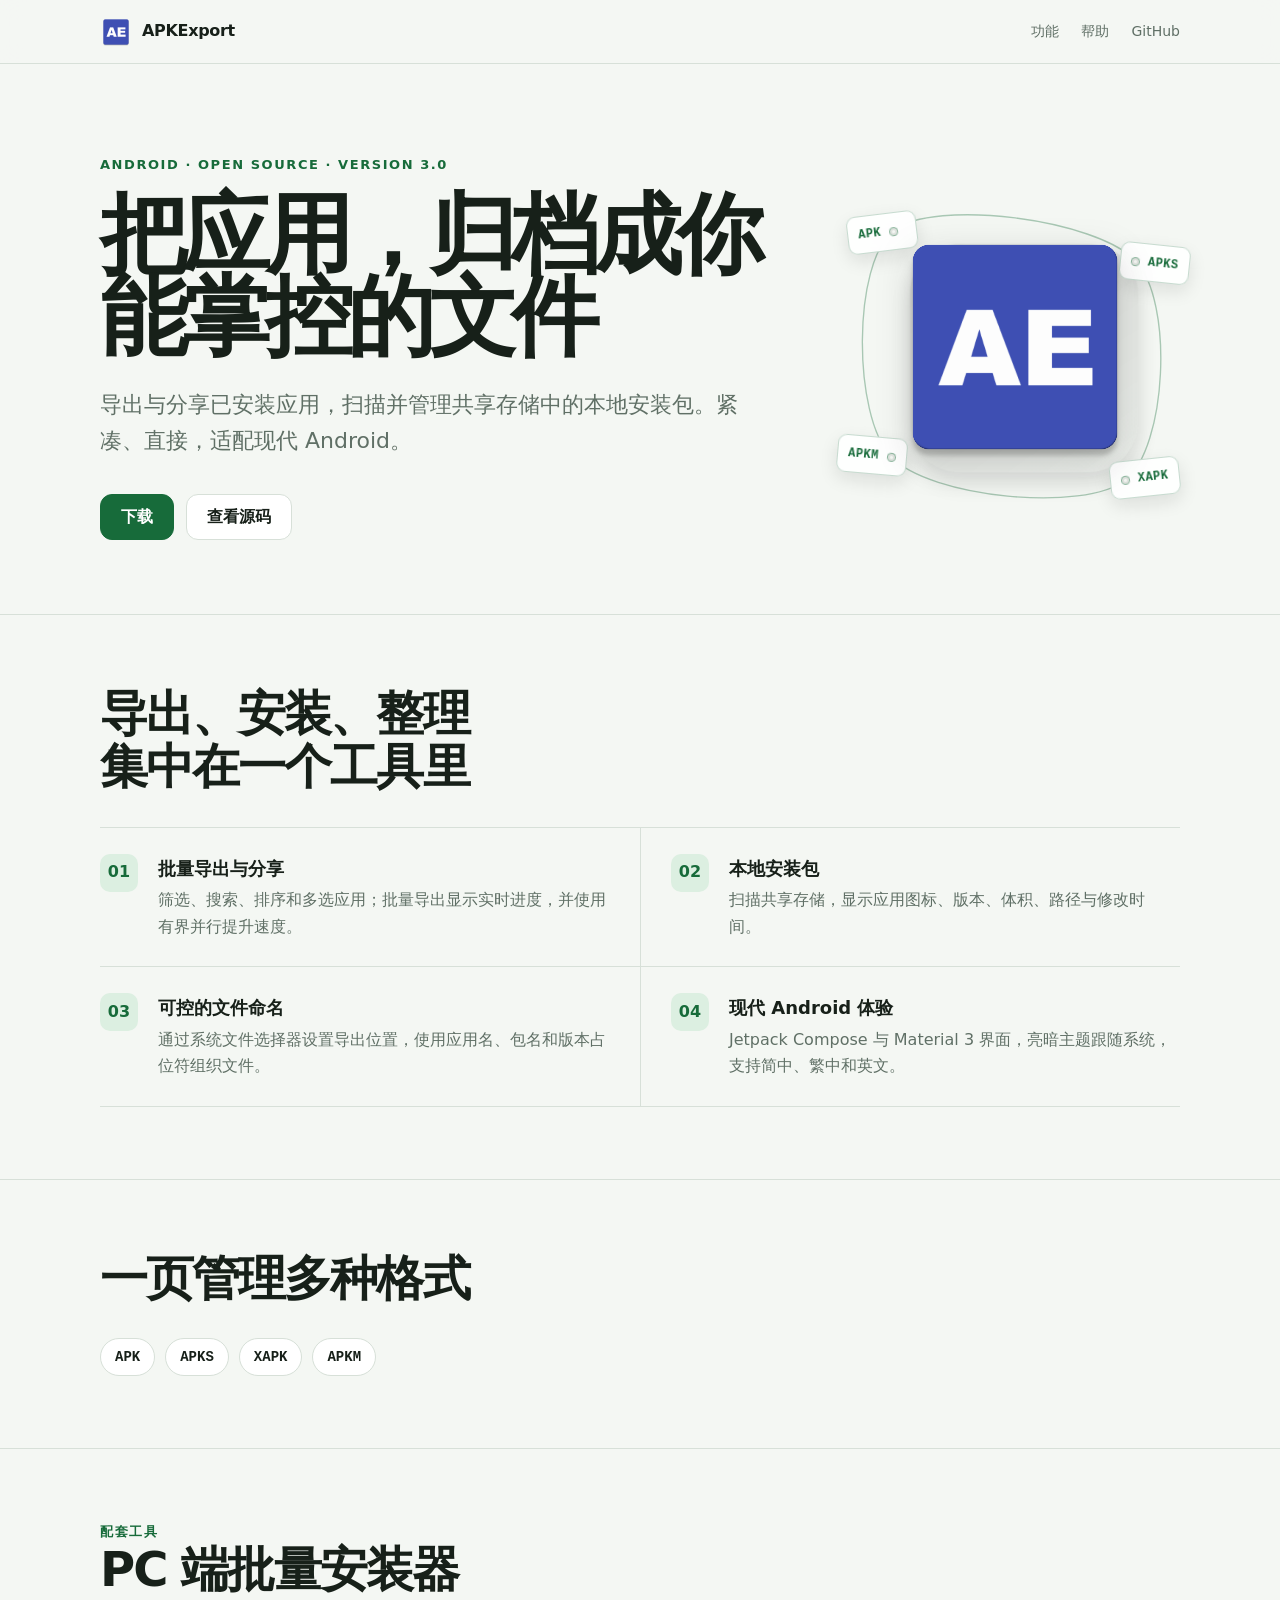
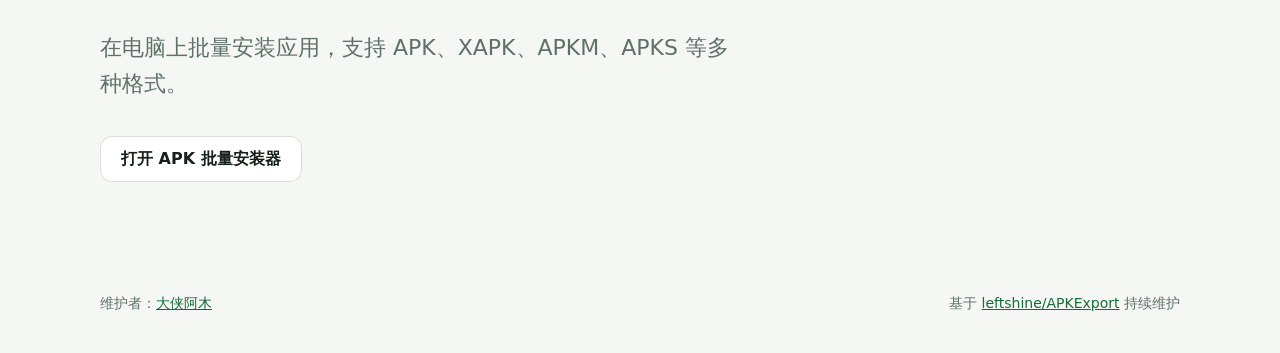
==== commit fe423483: "Restore original icon and unify package cord" ====
--- a/pages/index.html
+++ b/pages/index.html
@@ -6,6 +6,7 @@
   <meta name="theme-color" content="#176b3a">
   <meta name="description" content="APKExport — Android 应用导出与本地安装包管理工具">
   <title>APKExport · 应用归档工具</title>
+  <link rel="icon" href="favicon.ico" sizes="any">
   <link rel="stylesheet" href="shared.css">
   <style>
     :root{--bg:#f4f7f3;--surface:#fff;--ink:#172019;--muted:#607066;--line:#d7e0d8;--brand:#176b3a;--brand-soft:#dcefe1}
@@ -17,34 +18,31 @@
     .lead{font-size:clamp(18px,2vw,22px);color:var(--muted);max-width:650px;margin:0 0 34px}
     .actions{display:flex;gap:12px;flex-wrap:wrap}.button{display:inline-flex;align-items:center;justify-content:center;min-height:46px;padding:0 20px;border:1px solid var(--line);border-radius:12px;background:var(--surface);font-weight:700;text-decoration:none;transition:.16s ease}.button.primary{background:var(--brand);border-color:var(--brand);color:white}.button:hover{transform:translateY(-2px);box-shadow:0 8px 24px rgba(17,20,18,.12)}.button:focus-visible{outline:3px solid #8ed69b;outline-offset:3px}
     .package{position:relative;display:grid;place-items:center;min-height:390px;perspective:900px;isolation:isolate}.package img{display:block;width:min(78%,280px);height:auto;border-radius:22%;transform:translate3d(var(--icon-x,0),var(--icon-y,0),0) rotateX(var(--icon-rx,0deg)) rotateY(var(--icon-ry,0deg));transform-style:preserve-3d;will-change:transform;filter:drop-shadow(0 10px 18px rgba(17,20,18,.16));transition:filter .2s;z-index:2}.package:hover img{filter:drop-shadow(0 14px 22px rgba(17,20,18,.22))}.package-cords{position:absolute;inset:0;width:100%;height:100%;overflow:visible;pointer-events:none;z-index:0}.package-cords path{fill:none;stroke:rgba(23,107,58,.34);stroke-width:1.35;stroke-linecap:round;vector-effect:non-scaling-stroke}.package-cords path:nth-child(even){stroke:rgba(62,79,179,.3)}
-    .package-format{position:absolute;display:flex;align-items:center;gap:8px;min-width:70px;height:38px;padding:0 10px;border:1px solid rgba(23,107,58,.24);border-radius:9px;background:rgba(255,255,255,.9);color:var(--brand);box-shadow:0 7px 18px rgba(17,20,18,.1);backdrop-filter:blur(8px);transform:translate3d(var(--tag-x,0),var(--tag-y,0),0) rotate(calc(var(--base-r,0deg) + var(--tag-r,0deg)));transform-origin:var(--pivot-x,50%) 8px;will-change:transform;transition:background .2s,border-color .2s,box-shadow .2s;z-index:1}.package-format b{font:800 12px ui-monospace,SFMono-Regular,Consolas,monospace;letter-spacing:.04em}.tag-hole{width:9px;height:9px;flex:none;border:1.5px solid rgba(23,107,58,.5);border-radius:50%;background:var(--bg);box-shadow:inset 0 0 0 2px rgba(17,20,18,.09)}.package:hover .package-format{background:rgba(255,255,255,.96);border-color:rgba(23,107,58,.4);box-shadow:0 10px 24px rgba(17,20,18,.14)}.package-format:nth-of-type(1){left:-1%;top:15%;--base-r:-7deg;--pivot-x:calc(100% - 14px)}.package-format:nth-of-type(2){right:-3%;top:23%;--base-r:6deg;--pivot-x:14px}.package-format:nth-of-type(3){left:-4%;bottom:17%;--base-r:5deg;--pivot-x:calc(100% - 14px)}.package-format:nth-of-type(4){right:0;bottom:11%;--base-r:-6deg;--pivot-x:14px}
-    .package-shadow{position:absolute;width:min(78%,280px);aspect-ratio:1;border-radius:22%;background:linear-gradient(145deg,rgba(17,20,18,.16),rgba(17,20,18,.08));box-shadow:0 20px 34px rgba(17,20,18,.15);transform:translate3d(calc(15px + var(--decor-x,0px)),calc(18px + var(--decor-y,0px)),0) rotate(calc(-2deg + var(--decor-r,0deg))) scale(.98);transform-origin:center;will-change:transform;transition:transform .34s cubic-bezier(.2,.8,.2,1),box-shadow .2s;z-index:0}.package:hover .package-shadow{box-shadow:0 25px 40px rgba(17,20,18,.2)}
+    .package-format{position:absolute;display:flex;align-items:center;gap:8px;min-width:70px;height:38px;padding:0 10px;border:1px solid rgba(23,107,58,.24);border-radius:9px;background:rgba(255,255,255,.9);color:var(--brand);box-shadow:0 7px 18px rgba(17,20,18,.1);backdrop-filter:blur(8px);transform:translate3d(var(--tag-x,0),var(--tag-y,0),0) rotate(calc(var(--base-r,0deg) + var(--tag-r,0deg)));transform-origin:var(--pivot-x,50%) 50%;will-change:transform;transition:background .2s,border-color .2s,box-shadow .2s;z-index:1}.package-format b{font:800 12px ui-monospace,SFMono-Regular,Consolas,monospace;letter-spacing:.04em}.tag-hole{width:9px;height:9px;flex:none;border:1.5px solid rgba(23,107,58,.5);border-radius:50%;background:var(--bg);box-shadow:inset 0 0 0 2px rgba(17,20,18,.09)}.package:hover .package-format{background:rgba(255,255,255,.96);border-color:rgba(23,107,58,.4);box-shadow:0 10px 24px rgba(17,20,18,.14)}.package-format:nth-of-type(1){left:-1%;top:15%;--base-r:-7deg;--pivot-x:calc(100% - 14px)}.package-format:nth-of-type(2){right:-3%;top:23%;--base-r:6deg;--pivot-x:14px}.package-format:nth-of-type(3){left:-4%;bottom:17%;--base-r:5deg;--pivot-x:calc(100% - 14px)}.package-format:nth-of-type(4){right:0;bottom:11%;--base-r:-6deg;--pivot-x:14px}
+    .package-shadow{position:absolute;width:min(72%,258px);aspect-ratio:1;border-radius:22%;background:linear-gradient(145deg,rgba(17,20,18,.1),rgba(17,20,18,.045));box-shadow:0 12px 22px rgba(17,20,18,.11);transform:translate3d(calc(9px + var(--decor-x,0px)),calc(11px + var(--decor-y,0px)),0) rotateX(var(--icon-rx,0deg)) rotateY(var(--icon-ry,0deg)) scale(.96);transform-origin:center;will-change:transform;transition:transform .34s cubic-bezier(.2,.8,.2,1),box-shadow .2s;z-index:0}.package:hover .package-shadow{box-shadow:0 15px 26px rgba(17,20,18,.14)}
     section{padding:72px 0;border-top:1px solid var(--line)}h2{font-size:clamp(30px,4vw,48px);letter-spacing:-.04em;line-height:1.1;margin:0 0 34px}.grid{display:grid;grid-template-columns:repeat(2,1fr);border-top:1px solid var(--line)}
     .feature{padding:26px 8px 26px 0;border-bottom:1px solid var(--line);display:grid;grid-template-columns:44px 1fr;gap:14px}.feature:nth-child(odd){padding-right:30px}.feature:nth-child(even){padding-left:30px;border-left:1px solid var(--line)}.icon{width:38px;height:38px;border-radius:10px;background:var(--brand-soft);color:var(--brand);display:grid;place-items:center;font-weight:800}.feature h3{margin:0 0 4px;font-size:18px}.feature p{margin:0;color:var(--muted)}
     .formats{display:flex;flex-wrap:wrap;gap:10px}.format{padding:10px 14px;border:1px solid var(--line);border-radius:999px;background:var(--surface);font:700 14px ui-monospace,SFMono-Regular,Consolas,monospace}
     footer{padding:38px 0;color:var(--muted);font-size:14px}.footer-row{display:flex;justify-content:space-between;gap:20px;flex-wrap:wrap}.footer-row a{color:var(--brand)}
     @media(max-width:720px){.hero{grid-template-columns:1fr;padding:62px 0 54px}.package{width:min(76vw,340px);min-height:330px;margin:10px auto 18px}.package img{width:min(68%,230px)}.grid{grid-template-columns:1fr}.feature:nth-child(n){padding:22px 0;border-left:0}h1{font-size:54px}}
-    @media(max-width:720px){.package-shadow{width:min(68%,230px)}}
+    @media(max-width:720px){.package-shadow{width:min(62%,210px)}}
     @media(prefers-reduced-motion:reduce){html{scroll-behavior:auto}.button,.package img,.package-format{transition:none}.package img{transform:none}.package-format{transform:rotate(var(--base-r,0deg))}.package-cords{display:none}}
-    @media(prefers-reduced-motion:reduce){.package-shadow{transition:none;transform:translate3d(15px,18px,0) rotate(-2deg) scale(.98)}}
+    @media(prefers-reduced-motion:reduce){.package-shadow{transition:none;transform:translate3d(9px,11px,0) scale(.96)}}
   </style>
 </head>
 <body>
-<header class="site-header"><nav class="site-nav"><a class="brand" href="./"><img src="images/apkexport.svg" alt="">APKExport</a><div class="navlinks"><a href="#features">功能</a><a href="help/">帮助</a><a href="https://github.com/daxiaamu/APKExport">GitHub</a></div></nav></header>
+<header class="site-header"><nav class="site-nav"><a class="brand" href="./"><img src="images/apkexport.png" alt="">APKExport</a><div class="navlinks"><a href="#features">功能</a><a href="help/">帮助</a><a href="https://github.com/daxiaamu/APKExport">GitHub</a></div></nav></header>
 <main>
   <div class="wrap hero">
     <div><div class="eyebrow">Android · Open source · Version 3.0</div><h1>把应用，归档成你能掌控的文件</h1><p class="lead">导出与分享已安装应用，扫描并管理共享存储中的本地安装包。紧凑、直接，适配现代 Android。</p><div class="actions"><a class="button primary" href="https://github.com/daxiaamu/APKExport/releases">下载</a><a class="button" href="https://github.com/daxiaamu/APKExport">查看源码</a></div></div>
     <div class="package" aria-hidden="true">
       <svg class="package-cords" viewBox="0 0 400 390" preserveAspectRatio="none">
-        <path d="M105 120 Q82 94 65 75"/>
-        <path d="M295 130 Q319 113 335 100"/>
-        <path d="M110 270 Q84 290 65 315"/>
-        <path d="M290 270 Q318 301 340 340"/>
+        <path d="M65 75 C160 42 266 56 335 100 C376 184 374 278 340 340 C246 368 142 362 65 315 C30 235 30 145 65 75 Z"/>
       </svg>
       <i class="package-shadow" data-decor-depth=".42"></i>
       <span class="package-format" data-mass="1.05"><b>APK</b><i class="tag-hole"></i></span>
       <span class="package-format" data-mass="1.55"><i class="tag-hole"></i><b>APKS</b></span>
-      <img src="images/apkexport.svg" alt="">
+      <img src="images/apkexport.png" alt="">
       <span class="package-format" data-mass="1.3"><b>APKM</b><i class="tag-hole"></i></span>
       <span class="package-format" data-mass="1.8"><i class="tag-hole"></i><b>XAPK</b></span>
     </div>
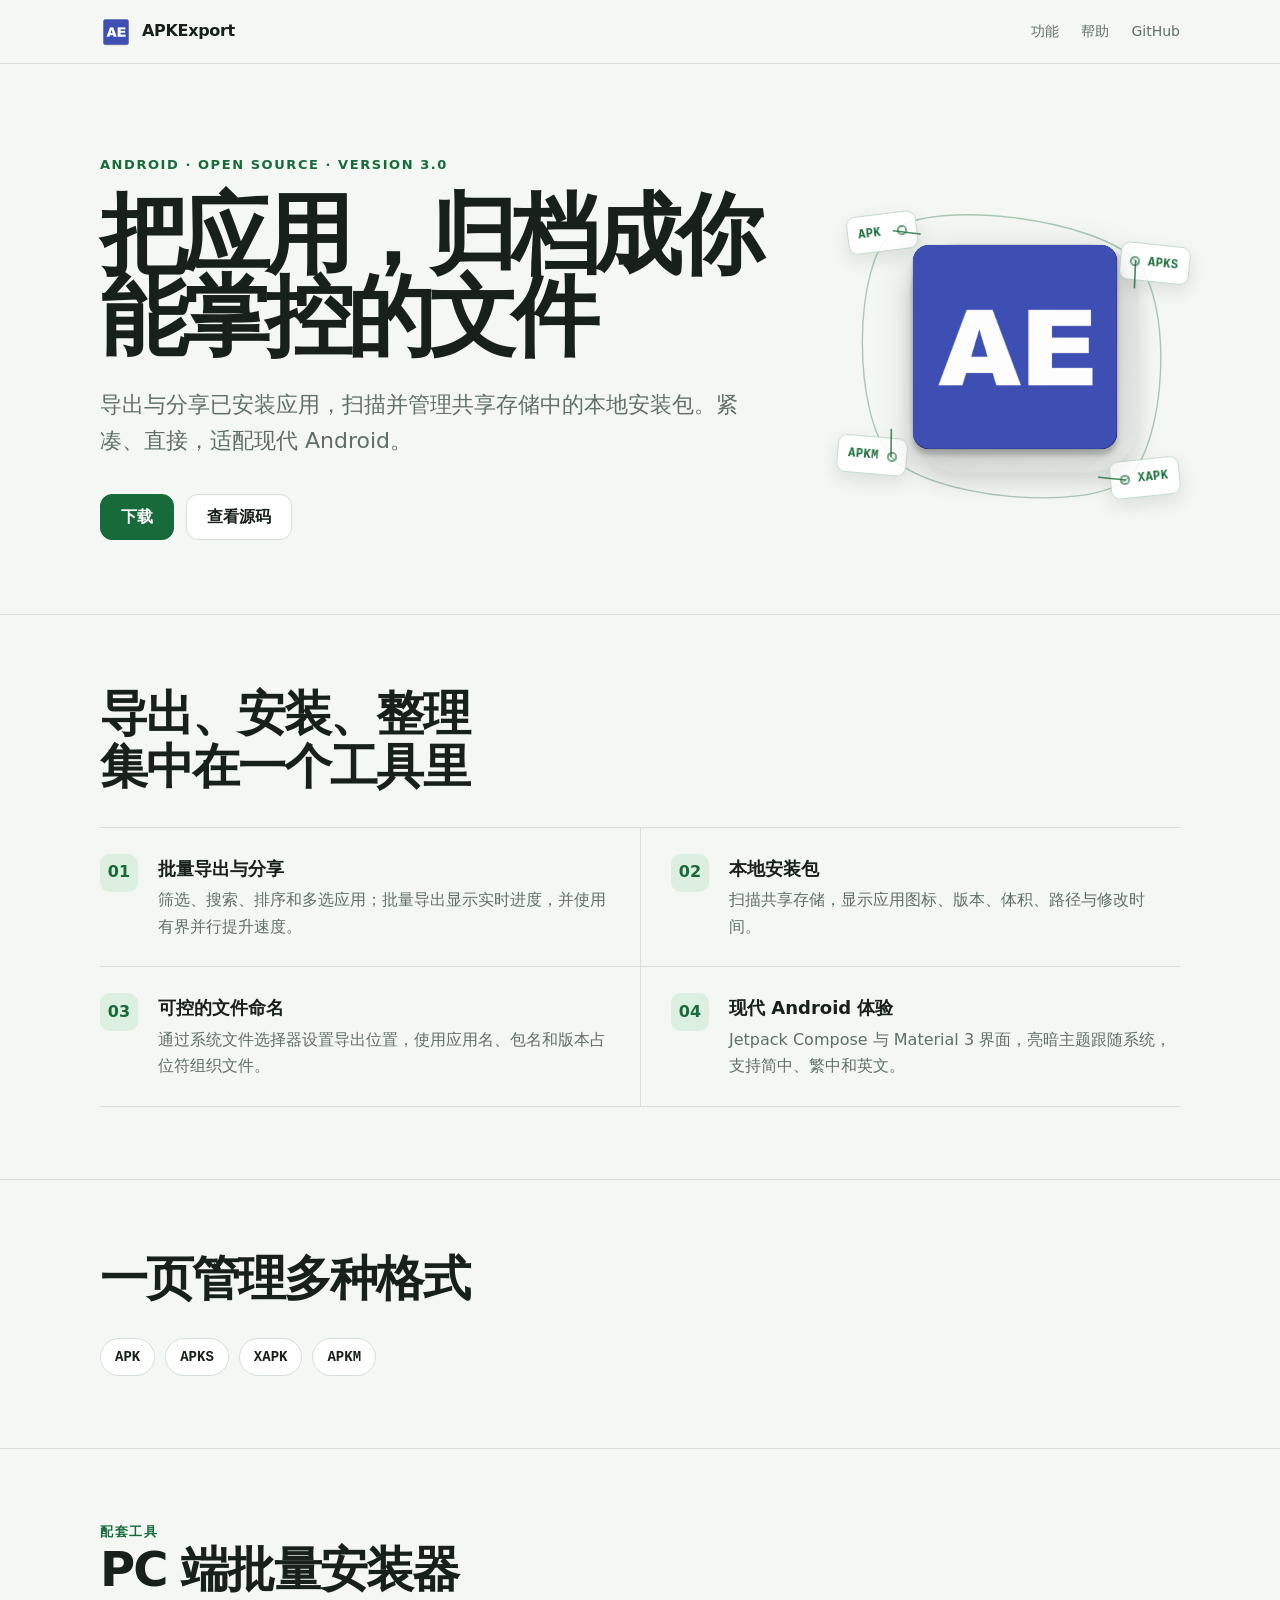
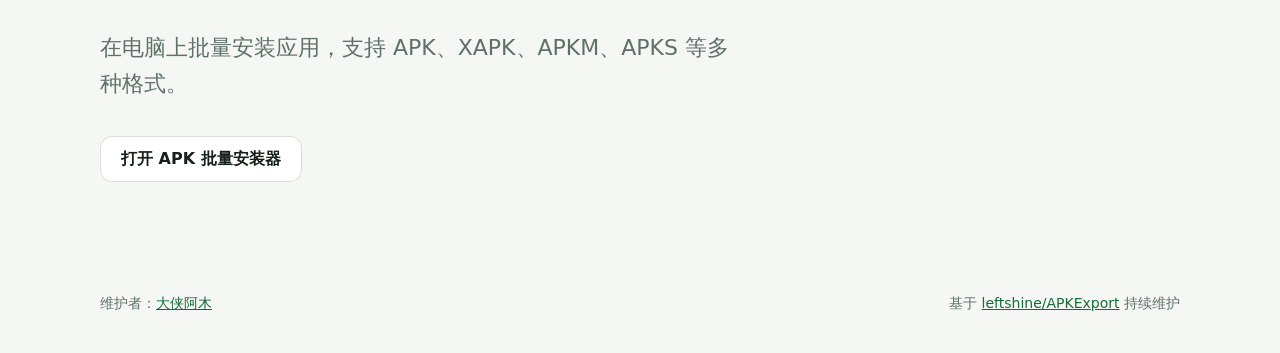
==== commit 5a52b23e: "Thread package cord visibly through tags" ====
--- a/pages/index.html
+++ b/pages/index.html
@@ -18,7 +18,8 @@
     .lead{font-size:clamp(18px,2vw,22px);color:var(--muted);max-width:650px;margin:0 0 34px}
     .actions{display:flex;gap:12px;flex-wrap:wrap}.button{display:inline-flex;align-items:center;justify-content:center;min-height:46px;padding:0 20px;border:1px solid var(--line);border-radius:12px;background:var(--surface);font-weight:700;text-decoration:none;transition:.16s ease}.button.primary{background:var(--brand);border-color:var(--brand);color:white}.button:hover{transform:translateY(-2px);box-shadow:0 8px 24px rgba(17,20,18,.12)}.button:focus-visible{outline:3px solid #8ed69b;outline-offset:3px}
     .package{position:relative;display:grid;place-items:center;min-height:390px;perspective:900px;isolation:isolate}.package img{display:block;width:min(78%,280px);height:auto;border-radius:22%;transform:translate3d(var(--icon-x,0),var(--icon-y,0),0) rotateX(var(--icon-rx,0deg)) rotateY(var(--icon-ry,0deg));transform-style:preserve-3d;will-change:transform;filter:drop-shadow(0 10px 18px rgba(17,20,18,.16));transition:filter .2s;z-index:2}.package:hover img{filter:drop-shadow(0 14px 22px rgba(17,20,18,.22))}.package-cords{position:absolute;inset:0;width:100%;height:100%;overflow:visible;pointer-events:none;z-index:0}.package-cords path{fill:none;stroke:rgba(23,107,58,.34);stroke-width:1.35;stroke-linecap:round;vector-effect:non-scaling-stroke}.package-cords path:nth-child(even){stroke:rgba(62,79,179,.3)}
-    .package-format{position:absolute;display:flex;align-items:center;gap:8px;min-width:70px;height:38px;padding:0 10px;border:1px solid rgba(23,107,58,.24);border-radius:9px;background:rgba(255,255,255,.9);color:var(--brand);box-shadow:0 7px 18px rgba(17,20,18,.1);backdrop-filter:blur(8px);transform:translate3d(var(--tag-x,0),var(--tag-y,0),0) rotate(calc(var(--base-r,0deg) + var(--tag-r,0deg)));transform-origin:var(--pivot-x,50%) 50%;will-change:transform;transition:background .2s,border-color .2s,box-shadow .2s;z-index:1}.package-format b{font:800 12px ui-monospace,SFMono-Regular,Consolas,monospace;letter-spacing:.04em}.tag-hole{width:9px;height:9px;flex:none;border:1.5px solid rgba(23,107,58,.5);border-radius:50%;background:var(--bg);box-shadow:inset 0 0 0 2px rgba(17,20,18,.09)}.package:hover .package-format{background:rgba(255,255,255,.96);border-color:rgba(23,107,58,.4);box-shadow:0 10px 24px rgba(17,20,18,.14)}.package-format:nth-of-type(1){left:-1%;top:15%;--base-r:-7deg;--pivot-x:calc(100% - 14px)}.package-format:nth-of-type(2){right:-3%;top:23%;--base-r:6deg;--pivot-x:14px}.package-format:nth-of-type(3){left:-4%;bottom:17%;--base-r:5deg;--pivot-x:calc(100% - 14px)}.package-format:nth-of-type(4){right:0;bottom:11%;--base-r:-6deg;--pivot-x:14px}
+    .package-thread-ends{position:absolute;inset:0;width:100%;height:100%;overflow:visible;pointer-events:none;z-index:2}.package-thread-ends path{fill:none;stroke:rgba(23,107,58,.78);stroke-width:1.6;stroke-linecap:round;vector-effect:non-scaling-stroke}
+    .package-format{position:absolute;display:flex;align-items:center;gap:8px;min-width:70px;height:38px;padding:0 10px;border:1px solid rgba(23,107,58,.24);border-radius:9px;--tag-surface:rgba(255,255,255,.9);--hole-ring:rgba(23,107,58,.55);background:radial-gradient(circle at var(--pivot-x,50%) 50%,transparent 0 3px,var(--hole-ring) 3.5px 4.8px,var(--tag-surface) 5.3px);color:var(--brand);box-shadow:0 7px 18px rgba(17,20,18,.1);transform:translate3d(var(--tag-x,0),var(--tag-y,0),0) rotate(calc(var(--base-r,0deg) + var(--tag-r,0deg)));transform-origin:var(--pivot-x,50%) 50%;will-change:transform;transition:background .2s,border-color .2s,box-shadow .2s;z-index:1}.package-format b{font:800 12px ui-monospace,SFMono-Regular,Consolas,monospace;letter-spacing:.04em}.tag-hole{width:9px;height:9px;flex:none;opacity:0}.package:hover .package-format{--tag-surface:rgba(255,255,255,.96);border-color:rgba(23,107,58,.4);box-shadow:0 10px 24px rgba(17,20,18,.14)}.package-format:nth-of-type(1){left:-1%;top:15%;--base-r:-7deg;--pivot-x:calc(100% - 14px)}.package-format:nth-of-type(2){right:-3%;top:23%;--base-r:6deg;--pivot-x:14px}.package-format:nth-of-type(3){left:-4%;bottom:17%;--base-r:5deg;--pivot-x:calc(100% - 14px)}.package-format:nth-of-type(4){right:0;bottom:11%;--base-r:-6deg;--pivot-x:14px}
     .package-shadow{position:absolute;width:min(72%,258px);aspect-ratio:1;border-radius:22%;background:linear-gradient(145deg,rgba(17,20,18,.1),rgba(17,20,18,.045));box-shadow:0 12px 22px rgba(17,20,18,.11);transform:translate3d(calc(9px + var(--decor-x,0px)),calc(11px + var(--decor-y,0px)),0) rotateX(var(--icon-rx,0deg)) rotateY(var(--icon-ry,0deg)) scale(.96);transform-origin:center;will-change:transform;transition:transform .34s cubic-bezier(.2,.8,.2,1),box-shadow .2s;z-index:0}.package:hover .package-shadow{box-shadow:0 15px 26px rgba(17,20,18,.14)}
     section{padding:72px 0;border-top:1px solid var(--line)}h2{font-size:clamp(30px,4vw,48px);letter-spacing:-.04em;line-height:1.1;margin:0 0 34px}.grid{display:grid;grid-template-columns:repeat(2,1fr);border-top:1px solid var(--line)}
     .feature{padding:26px 8px 26px 0;border-bottom:1px solid var(--line);display:grid;grid-template-columns:44px 1fr;gap:14px}.feature:nth-child(odd){padding-right:30px}.feature:nth-child(even){padding-left:30px;border-left:1px solid var(--line)}.icon{width:38px;height:38px;border-radius:10px;background:var(--brand-soft);color:var(--brand);display:grid;place-items:center;font-weight:800}.feature h3{margin:0 0 4px;font-size:18px}.feature p{margin:0;color:var(--muted)}
@@ -26,7 +27,7 @@
     footer{padding:38px 0;color:var(--muted);font-size:14px}.footer-row{display:flex;justify-content:space-between;gap:20px;flex-wrap:wrap}.footer-row a{color:var(--brand)}
     @media(max-width:720px){.hero{grid-template-columns:1fr;padding:62px 0 54px}.package{width:min(76vw,340px);min-height:330px;margin:10px auto 18px}.package img{width:min(68%,230px)}.grid{grid-template-columns:1fr}.feature:nth-child(n){padding:22px 0;border-left:0}h1{font-size:54px}}
     @media(max-width:720px){.package-shadow{width:min(62%,210px)}}
-    @media(prefers-reduced-motion:reduce){html{scroll-behavior:auto}.button,.package img,.package-format{transition:none}.package img{transform:none}.package-format{transform:rotate(var(--base-r,0deg))}.package-cords{display:none}}
+    @media(prefers-reduced-motion:reduce){html{scroll-behavior:auto}.button,.package img,.package-format{transition:none}.package img{transform:none}.package-format{transform:rotate(var(--base-r,0deg))}.package-cords,.package-thread-ends{display:none}}
     @media(prefers-reduced-motion:reduce){.package-shadow{transition:none;transform:translate3d(9px,11px,0) scale(.96)}}
   </style>
 </head>
@@ -40,6 +41,10 @@
         <path d="M65 75 C160 42 266 56 335 100 C376 184 374 278 340 340 C246 368 142 362 65 315 C30 235 30 145 65 75 Z"/>
       </svg>
       <i class="package-shadow" data-decor-depth=".42"></i>
+      <svg class="package-thread-ends" viewBox="0 0 400 390" preserveAspectRatio="none">
+        <path d="M90 70 L65 75"/><path d="M340 125 L335 100"/>
+        <path d="M60 290 L65 315"/><path d="M315 335 L340 340"/>
+      </svg>
       <span class="package-format" data-mass="1.05"><b>APK</b><i class="tag-hole"></i></span>
       <span class="package-format" data-mass="1.55"><i class="tag-hole"></i><b>APKS</b></span>
       <img src="images/apkexport.png" alt="">
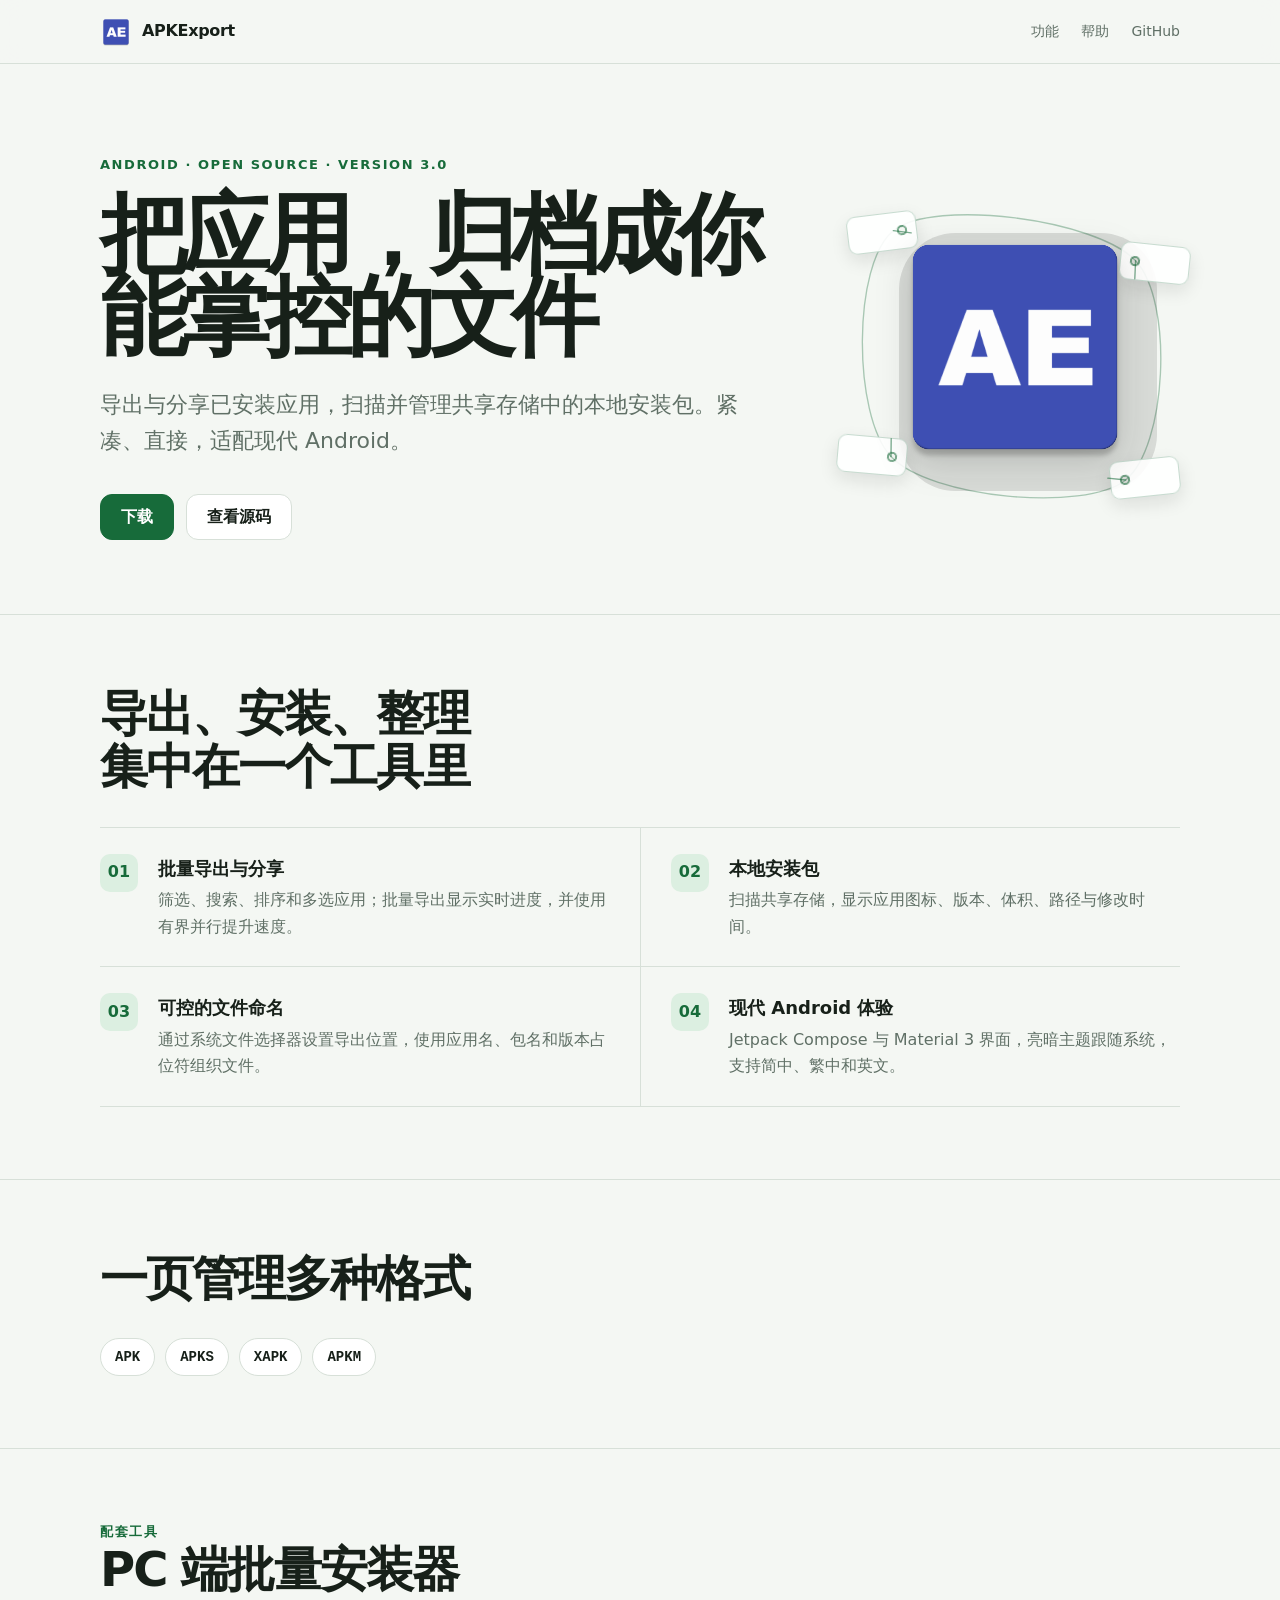
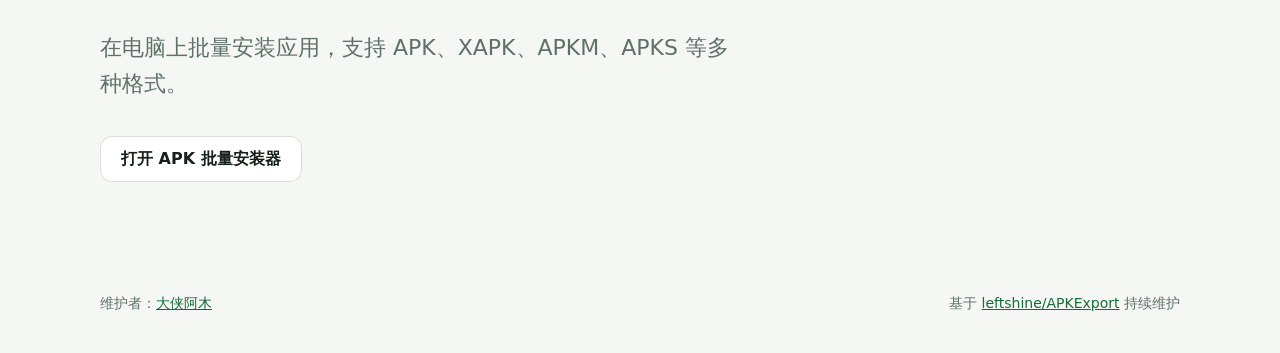
==== commit 39e4181c: "Refine threaded tags and 3D hard shadow" ====
--- a/pages/index.html
+++ b/pages/index.html
@@ -18,17 +18,17 @@
     .lead{font-size:clamp(18px,2vw,22px);color:var(--muted);max-width:650px;margin:0 0 34px}
     .actions{display:flex;gap:12px;flex-wrap:wrap}.button{display:inline-flex;align-items:center;justify-content:center;min-height:46px;padding:0 20px;border:1px solid var(--line);border-radius:12px;background:var(--surface);font-weight:700;text-decoration:none;transition:.16s ease}.button.primary{background:var(--brand);border-color:var(--brand);color:white}.button:hover{transform:translateY(-2px);box-shadow:0 8px 24px rgba(17,20,18,.12)}.button:focus-visible{outline:3px solid #8ed69b;outline-offset:3px}
     .package{position:relative;display:grid;place-items:center;min-height:390px;perspective:900px;isolation:isolate}.package img{display:block;width:min(78%,280px);height:auto;border-radius:22%;transform:translate3d(var(--icon-x,0),var(--icon-y,0),0) rotateX(var(--icon-rx,0deg)) rotateY(var(--icon-ry,0deg));transform-style:preserve-3d;will-change:transform;filter:drop-shadow(0 10px 18px rgba(17,20,18,.16));transition:filter .2s;z-index:2}.package:hover img{filter:drop-shadow(0 14px 22px rgba(17,20,18,.22))}.package-cords{position:absolute;inset:0;width:100%;height:100%;overflow:visible;pointer-events:none;z-index:0}.package-cords path{fill:none;stroke:rgba(23,107,58,.34);stroke-width:1.35;stroke-linecap:round;vector-effect:non-scaling-stroke}.package-cords path:nth-child(even){stroke:rgba(62,79,179,.3)}
-    .package-thread-ends{position:absolute;inset:0;width:100%;height:100%;overflow:visible;pointer-events:none;z-index:2}.package-thread-ends path{fill:none;stroke:rgba(23,107,58,.78);stroke-width:1.6;stroke-linecap:round;vector-effect:non-scaling-stroke}
-    .package-format{position:absolute;display:flex;align-items:center;gap:8px;min-width:70px;height:38px;padding:0 10px;border:1px solid rgba(23,107,58,.24);border-radius:9px;--tag-surface:rgba(255,255,255,.9);--hole-ring:rgba(23,107,58,.55);background:radial-gradient(circle at var(--pivot-x,50%) 50%,transparent 0 3px,var(--hole-ring) 3.5px 4.8px,var(--tag-surface) 5.3px);color:var(--brand);box-shadow:0 7px 18px rgba(17,20,18,.1);transform:translate3d(var(--tag-x,0),var(--tag-y,0),0) rotate(calc(var(--base-r,0deg) + var(--tag-r,0deg)));transform-origin:var(--pivot-x,50%) 50%;will-change:transform;transition:background .2s,border-color .2s,box-shadow .2s;z-index:1}.package-format b{font:800 12px ui-monospace,SFMono-Regular,Consolas,monospace;letter-spacing:.04em}.tag-hole{width:9px;height:9px;flex:none;opacity:0}.package:hover .package-format{--tag-surface:rgba(255,255,255,.96);border-color:rgba(23,107,58,.4);box-shadow:0 10px 24px rgba(17,20,18,.14)}.package-format:nth-of-type(1){left:-1%;top:15%;--base-r:-7deg;--pivot-x:calc(100% - 14px)}.package-format:nth-of-type(2){right:-3%;top:23%;--base-r:6deg;--pivot-x:14px}.package-format:nth-of-type(3){left:-4%;bottom:17%;--base-r:5deg;--pivot-x:calc(100% - 14px)}.package-format:nth-of-type(4){right:0;bottom:11%;--base-r:-6deg;--pivot-x:14px}
-    .package-shadow{position:absolute;width:min(72%,258px);aspect-ratio:1;border-radius:22%;background:linear-gradient(145deg,rgba(17,20,18,.1),rgba(17,20,18,.045));box-shadow:0 12px 22px rgba(17,20,18,.11);transform:translate3d(calc(9px + var(--decor-x,0px)),calc(11px + var(--decor-y,0px)),0) rotateX(var(--icon-rx,0deg)) rotateY(var(--icon-ry,0deg)) scale(.96);transform-origin:center;will-change:transform;transition:transform .34s cubic-bezier(.2,.8,.2,1),box-shadow .2s;z-index:0}.package:hover .package-shadow{box-shadow:0 15px 26px rgba(17,20,18,.14)}
+    .package-thread-ends{position:absolute;inset:0;width:100%;height:100%;overflow:visible;pointer-events:none;z-index:2}.package-thread-ends path{fill:none;stroke:rgba(23,107,58,.56);stroke-width:1.35;stroke-linecap:round;vector-effect:non-scaling-stroke}
+    .package-format{position:absolute;display:flex;align-items:center;gap:8px;min-width:70px;height:38px;padding:0 10px;border:1px solid rgba(23,107,58,.24);border-radius:9px;--tag-surface:rgba(255,255,255,.9);--hole-ring:rgba(23,107,58,.55);background:radial-gradient(circle at var(--pivot-x,50%) 50%,transparent 0 3px,var(--hole-ring) 3.5px 4.8px,var(--tag-surface) 5.3px);color:var(--brand);box-shadow:0 7px 18px rgba(17,20,18,.1);transform:translate3d(var(--tag-x,0),var(--tag-y,0),0) rotateX(var(--tag-rx,0deg)) rotateY(var(--tag-ry,0deg)) rotateZ(calc(var(--base-r,0deg) + var(--tag-r,0deg)));transform-origin:var(--pivot-x,50%) 50%;transform-style:preserve-3d;will-change:transform;transition:background .2s,border-color .2s,box-shadow .2s;z-index:1}.package-format b{font:800 12px ui-monospace,SFMono-Regular,Consolas,monospace;letter-spacing:.04em}.tag-hole{width:9px;height:9px;flex:none;opacity:0}.package:hover .package-format{--tag-surface:rgba(255,255,255,.96);border-color:rgba(23,107,58,.4);box-shadow:0 10px 24px rgba(17,20,18,.14)}.package-format:nth-of-type(1){left:-1%;top:15%;--base-r:-7deg;--pivot-x:calc(100% - 14px)}.package-format:nth-of-type(2){right:-3%;top:23%;--base-r:6deg;--pivot-x:14px}.package-format:nth-of-type(3){left:-4%;bottom:17%;--base-r:5deg;--pivot-x:calc(100% - 14px)}.package-format:nth-of-type(4){right:0;bottom:11%;--base-r:-6deg;--pivot-x:14px}
+    .package-shadow{position:absolute;width:min(78%,280px);aspect-ratio:1;border-radius:22%;background:rgba(17,20,18,.12);transform:translate3d(calc(13px + var(--decor-x,0px)),calc(15px + var(--decor-y,0px)),0) rotateX(var(--icon-rx,0deg)) rotateY(var(--icon-ry,0deg));transform-origin:center;transform-style:preserve-3d;will-change:transform;transition:transform .34s cubic-bezier(.2,.8,.2,1);z-index:0}
     section{padding:72px 0;border-top:1px solid var(--line)}h2{font-size:clamp(30px,4vw,48px);letter-spacing:-.04em;line-height:1.1;margin:0 0 34px}.grid{display:grid;grid-template-columns:repeat(2,1fr);border-top:1px solid var(--line)}
     .feature{padding:26px 8px 26px 0;border-bottom:1px solid var(--line);display:grid;grid-template-columns:44px 1fr;gap:14px}.feature:nth-child(odd){padding-right:30px}.feature:nth-child(even){padding-left:30px;border-left:1px solid var(--line)}.icon{width:38px;height:38px;border-radius:10px;background:var(--brand-soft);color:var(--brand);display:grid;place-items:center;font-weight:800}.feature h3{margin:0 0 4px;font-size:18px}.feature p{margin:0;color:var(--muted)}
     .formats{display:flex;flex-wrap:wrap;gap:10px}.format{padding:10px 14px;border:1px solid var(--line);border-radius:999px;background:var(--surface);font:700 14px ui-monospace,SFMono-Regular,Consolas,monospace}
     footer{padding:38px 0;color:var(--muted);font-size:14px}.footer-row{display:flex;justify-content:space-between;gap:20px;flex-wrap:wrap}.footer-row a{color:var(--brand)}
     @media(max-width:720px){.hero{grid-template-columns:1fr;padding:62px 0 54px}.package{width:min(76vw,340px);min-height:330px;margin:10px auto 18px}.package img{width:min(68%,230px)}.grid{grid-template-columns:1fr}.feature:nth-child(n){padding:22px 0;border-left:0}h1{font-size:54px}}
-    @media(max-width:720px){.package-shadow{width:min(62%,210px)}}
+    @media(max-width:720px){.package-shadow{width:min(68%,230px)}}
     @media(prefers-reduced-motion:reduce){html{scroll-behavior:auto}.button,.package img,.package-format{transition:none}.package img{transform:none}.package-format{transform:rotate(var(--base-r,0deg))}.package-cords,.package-thread-ends{display:none}}
-    @media(prefers-reduced-motion:reduce){.package-shadow{transition:none;transform:translate3d(9px,11px,0) scale(.96)}}
+    @media(prefers-reduced-motion:reduce){.package-shadow{transition:none;transform:translate3d(13px,15px,0)}}
   </style>
 </head>
 <body>
@@ -40,7 +40,7 @@
       <svg class="package-cords" viewBox="0 0 400 390" preserveAspectRatio="none">
         <path d="M65 75 C160 42 266 56 335 100 C376 184 374 278 340 340 C246 368 142 362 65 315 C30 235 30 145 65 75 Z"/>
       </svg>
-      <i class="package-shadow" data-decor-depth=".42"></i>
+      <i class="package-shadow" data-decor-depth="1.7"></i>
       <svg class="package-thread-ends" viewBox="0 0 400 390" preserveAspectRatio="none">
         <path d="M90 70 L65 75"/><path d="M340 125 L335 100"/>
         <path d="M60 290 L65 315"/><path d="M315 335 L340 340"/>
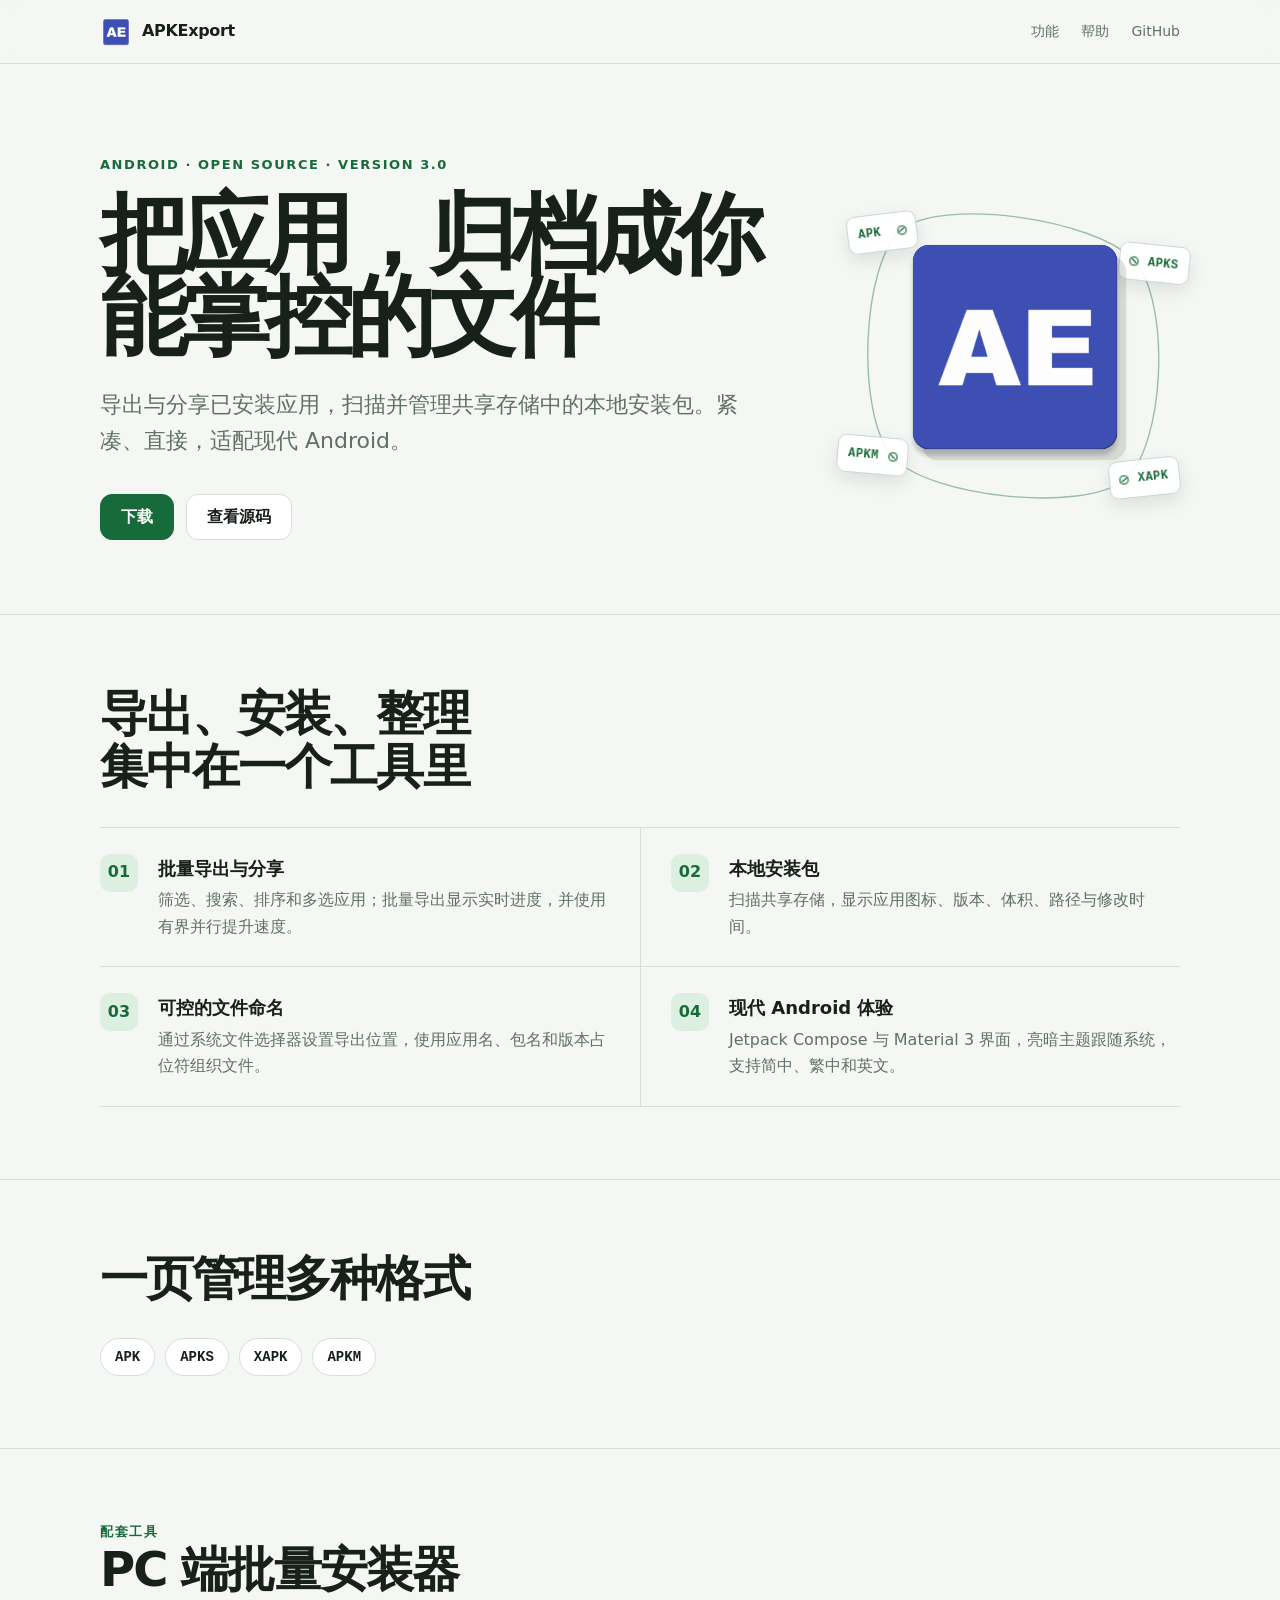
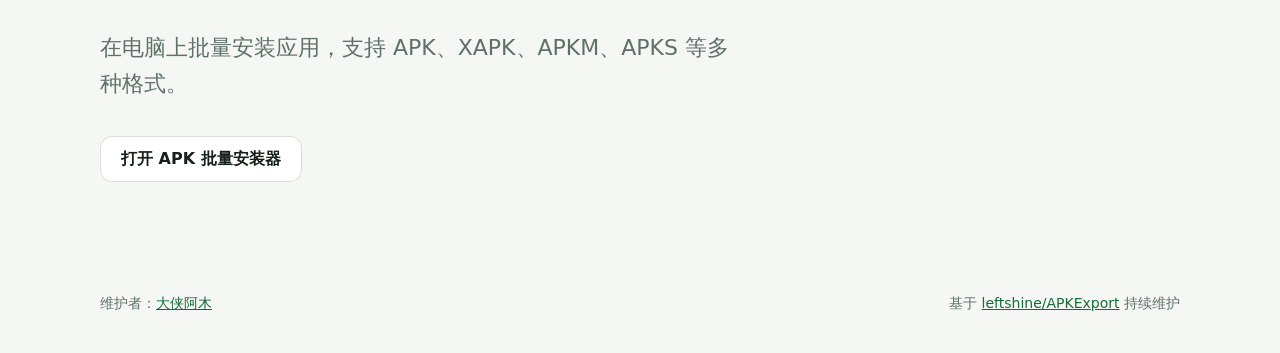
==== commit 147fa8b4: "Fix threaded tags and icon shadow" ====
--- a/pages/index.html
+++ b/pages/index.html
@@ -17,18 +17,15 @@
     h1{font-size:clamp(46px,8vw,88px);line-height:.94;letter-spacing:-.065em;margin:18px 0 28px;max-width:780px}
     .lead{font-size:clamp(18px,2vw,22px);color:var(--muted);max-width:650px;margin:0 0 34px}
     .actions{display:flex;gap:12px;flex-wrap:wrap}.button{display:inline-flex;align-items:center;justify-content:center;min-height:46px;padding:0 20px;border:1px solid var(--line);border-radius:12px;background:var(--surface);font-weight:700;text-decoration:none;transition:.16s ease}.button.primary{background:var(--brand);border-color:var(--brand);color:white}.button:hover{transform:translateY(-2px);box-shadow:0 8px 24px rgba(17,20,18,.12)}.button:focus-visible{outline:3px solid #8ed69b;outline-offset:3px}
-    .package{position:relative;display:grid;place-items:center;min-height:390px;perspective:900px;isolation:isolate}.package img{display:block;width:min(78%,280px);height:auto;border-radius:22%;transform:translate3d(var(--icon-x,0),var(--icon-y,0),0) rotateX(var(--icon-rx,0deg)) rotateY(var(--icon-ry,0deg));transform-style:preserve-3d;will-change:transform;filter:drop-shadow(0 10px 18px rgba(17,20,18,.16));transition:filter .2s;z-index:2}.package:hover img{filter:drop-shadow(0 14px 22px rgba(17,20,18,.22))}.package-cords{position:absolute;inset:0;width:100%;height:100%;overflow:visible;pointer-events:none;z-index:0}.package-cords path{fill:none;stroke:rgba(23,107,58,.34);stroke-width:1.35;stroke-linecap:round;vector-effect:non-scaling-stroke}.package-cords path:nth-child(even){stroke:rgba(62,79,179,.3)}
-    .package-thread-ends{position:absolute;inset:0;width:100%;height:100%;overflow:visible;pointer-events:none;z-index:2}.package-thread-ends path{fill:none;stroke:rgba(23,107,58,.56);stroke-width:1.35;stroke-linecap:round;vector-effect:non-scaling-stroke}
-    .package-format{position:absolute;display:flex;align-items:center;gap:8px;min-width:70px;height:38px;padding:0 10px;border:1px solid rgba(23,107,58,.24);border-radius:9px;--tag-surface:rgba(255,255,255,.9);--hole-ring:rgba(23,107,58,.55);background:radial-gradient(circle at var(--pivot-x,50%) 50%,transparent 0 3px,var(--hole-ring) 3.5px 4.8px,var(--tag-surface) 5.3px);color:var(--brand);box-shadow:0 7px 18px rgba(17,20,18,.1);transform:translate3d(var(--tag-x,0),var(--tag-y,0),0) rotateX(var(--tag-rx,0deg)) rotateY(var(--tag-ry,0deg)) rotateZ(calc(var(--base-r,0deg) + var(--tag-r,0deg)));transform-origin:var(--pivot-x,50%) 50%;transform-style:preserve-3d;will-change:transform;transition:background .2s,border-color .2s,box-shadow .2s;z-index:1}.package-format b{font:800 12px ui-monospace,SFMono-Regular,Consolas,monospace;letter-spacing:.04em}.tag-hole{width:9px;height:9px;flex:none;opacity:0}.package:hover .package-format{--tag-surface:rgba(255,255,255,.96);border-color:rgba(23,107,58,.4);box-shadow:0 10px 24px rgba(17,20,18,.14)}.package-format:nth-of-type(1){left:-1%;top:15%;--base-r:-7deg;--pivot-x:calc(100% - 14px)}.package-format:nth-of-type(2){right:-3%;top:23%;--base-r:6deg;--pivot-x:14px}.package-format:nth-of-type(3){left:-4%;bottom:17%;--base-r:5deg;--pivot-x:calc(100% - 14px)}.package-format:nth-of-type(4){right:0;bottom:11%;--base-r:-6deg;--pivot-x:14px}
-    .package-shadow{position:absolute;width:min(78%,280px);aspect-ratio:1;border-radius:22%;background:rgba(17,20,18,.12);transform:translate3d(calc(13px + var(--decor-x,0px)),calc(15px + var(--decor-y,0px)),0) rotateX(var(--icon-rx,0deg)) rotateY(var(--icon-ry,0deg));transform-origin:center;transform-style:preserve-3d;will-change:transform;transition:transform .34s cubic-bezier(.2,.8,.2,1);z-index:0}
+    .package{position:relative;display:grid;place-items:center;min-height:390px;perspective:900px;isolation:isolate}.package img{display:block;width:min(78%,280px);height:auto;border-radius:22%;transform:translate3d(var(--icon-x,0),var(--icon-y,0),0) rotateX(var(--icon-rx,0deg)) rotateY(var(--icon-ry,0deg));transform-style:preserve-3d;will-change:transform;filter:drop-shadow(9px 11px 0 rgba(17,20,18,.13));transition:filter .2s;z-index:2}.package:hover img{filter:drop-shadow(11px 13px 0 rgba(17,20,18,.16))}.package-cords{position:absolute;inset:0;width:100%;height:100%;overflow:visible;pointer-events:none;z-index:0}.package-cords path{fill:none;stroke:rgba(23,107,58,.42);stroke-width:1.35;stroke-linecap:round;vector-effect:non-scaling-stroke}
+    .package-cord-holes{position:absolute;inset:0;width:100%;height:100%;overflow:visible;pointer-events:none;z-index:2}.package-cord-holes path{fill:none;stroke:rgba(23,107,58,.68);stroke-width:1.35;stroke-linecap:round;vector-effect:non-scaling-stroke}
+    .package-format{position:absolute;display:flex;align-items:center;min-width:70px;height:38px;padding:0 10px;border:1px solid rgba(23,107,58,.24);border-radius:9px;--tag-surface:rgba(255,255,255,.9);--hole-ring:rgba(23,107,58,.55);background:radial-gradient(circle at var(--pivot-x,50%) 50%,transparent 0 3px,var(--hole-ring) 3.5px 4.8px,var(--tag-surface) 5.3px);color:var(--brand);box-shadow:0 7px 18px rgba(17,20,18,.1);transform:translate3d(var(--tag-x,0),var(--tag-y,0),0) rotateX(var(--tag-rx,0deg)) rotateY(var(--tag-ry,0deg)) rotateZ(calc(var(--base-r,0deg) + var(--tag-r,0deg)));transform-origin:var(--pivot-x,50%) 50%;transform-style:preserve-3d;will-change:transform;transition:background .2s,border-color .2s,box-shadow .2s;z-index:1}.package-format b{font:800 12px ui-monospace,SFMono-Regular,Consolas,monospace;letter-spacing:.04em}.tag-hole{position:absolute;left:var(--pivot-x,50%);top:50%;width:9px;height:9px;opacity:0;transform:translate(-50%,-50%)}.package:hover .package-format{--tag-surface:rgba(255,255,255,.96);border-color:rgba(23,107,58,.4);box-shadow:0 10px 24px rgba(17,20,18,.14)}.package-format:nth-of-type(1){left:-1%;top:15%;padding-right:28px;--base-r:-7deg;--pivot-x:calc(100% - 14px)}.package-format:nth-of-type(2){right:-3%;top:23%;padding-left:28px;--base-r:6deg;--pivot-x:14px}.package-format:nth-of-type(3){left:-4%;bottom:17%;padding-right:28px;--base-r:5deg;--pivot-x:calc(100% - 14px)}.package-format:nth-of-type(4){right:0;bottom:11%;padding-left:28px;--base-r:-6deg;--pivot-x:14px}
     section{padding:72px 0;border-top:1px solid var(--line)}h2{font-size:clamp(30px,4vw,48px);letter-spacing:-.04em;line-height:1.1;margin:0 0 34px}.grid{display:grid;grid-template-columns:repeat(2,1fr);border-top:1px solid var(--line)}
     .feature{padding:26px 8px 26px 0;border-bottom:1px solid var(--line);display:grid;grid-template-columns:44px 1fr;gap:14px}.feature:nth-child(odd){padding-right:30px}.feature:nth-child(even){padding-left:30px;border-left:1px solid var(--line)}.icon{width:38px;height:38px;border-radius:10px;background:var(--brand-soft);color:var(--brand);display:grid;place-items:center;font-weight:800}.feature h3{margin:0 0 4px;font-size:18px}.feature p{margin:0;color:var(--muted)}
     .formats{display:flex;flex-wrap:wrap;gap:10px}.format{padding:10px 14px;border:1px solid var(--line);border-radius:999px;background:var(--surface);font:700 14px ui-monospace,SFMono-Regular,Consolas,monospace}
     footer{padding:38px 0;color:var(--muted);font-size:14px}.footer-row{display:flex;justify-content:space-between;gap:20px;flex-wrap:wrap}.footer-row a{color:var(--brand)}
     @media(max-width:720px){.hero{grid-template-columns:1fr;padding:62px 0 54px}.package{width:min(76vw,340px);min-height:330px;margin:10px auto 18px}.package img{width:min(68%,230px)}.grid{grid-template-columns:1fr}.feature:nth-child(n){padding:22px 0;border-left:0}h1{font-size:54px}}
-    @media(max-width:720px){.package-shadow{width:min(68%,230px)}}
-    @media(prefers-reduced-motion:reduce){html{scroll-behavior:auto}.button,.package img,.package-format{transition:none}.package img{transform:none}.package-format{transform:rotate(var(--base-r,0deg))}.package-cords,.package-thread-ends{display:none}}
-    @media(prefers-reduced-motion:reduce){.package-shadow{transition:none;transform:translate3d(13px,15px,0)}}
+    @media(prefers-reduced-motion:reduce){html{scroll-behavior:auto}.button,.package img,.package-format{transition:none}.package img{transform:none}.package-format{transform:rotate(var(--base-r,0deg))}.package-cords,.package-cord-holes{display:none}}
   </style>
 </head>
 <body>
@@ -40,11 +37,14 @@
       <svg class="package-cords" viewBox="0 0 400 390" preserveAspectRatio="none">
         <path d="M65 75 C160 42 266 56 335 100 C376 184 374 278 340 340 C246 368 142 362 65 315 C30 235 30 145 65 75 Z"/>
       </svg>
-      <i class="package-shadow" data-decor-depth="1.7"></i>
-      <svg class="package-thread-ends" viewBox="0 0 400 390" preserveAspectRatio="none">
-        <path d="M90 70 L65 75"/><path d="M340 125 L335 100"/>
-        <path d="M60 290 L65 315"/><path d="M315 335 L340 340"/>
+      <svg class="package-cord-holes" viewBox="0 0 400 390" preserveAspectRatio="none">
+        <defs><clipPath id="cord-hole-clips">
+          <circle cx="65" cy="75" r="2.8"/><circle cx="335" cy="100" r="2.8"/><circle cx="340" cy="340" r="2.8"/><circle cx="65" cy="315" r="2.8"/>
+        </clipPath></defs>
+        <path clip-path="url(#cord-hole-clips)"
+              d="M65 75 C160 42 266 56 335 100 C376 184 374 278 340 340 C246 368 142 362 65 315 C30 235 30 145 65 75 Z"/>
       </svg>
+
       <span class="package-format" data-mass="1.05"><b>APK</b><i class="tag-hole"></i></span>
       <span class="package-format" data-mass="1.55"><i class="tag-hole"></i><b>APKS</b></span>
       <img src="images/apkexport.png" alt="">
